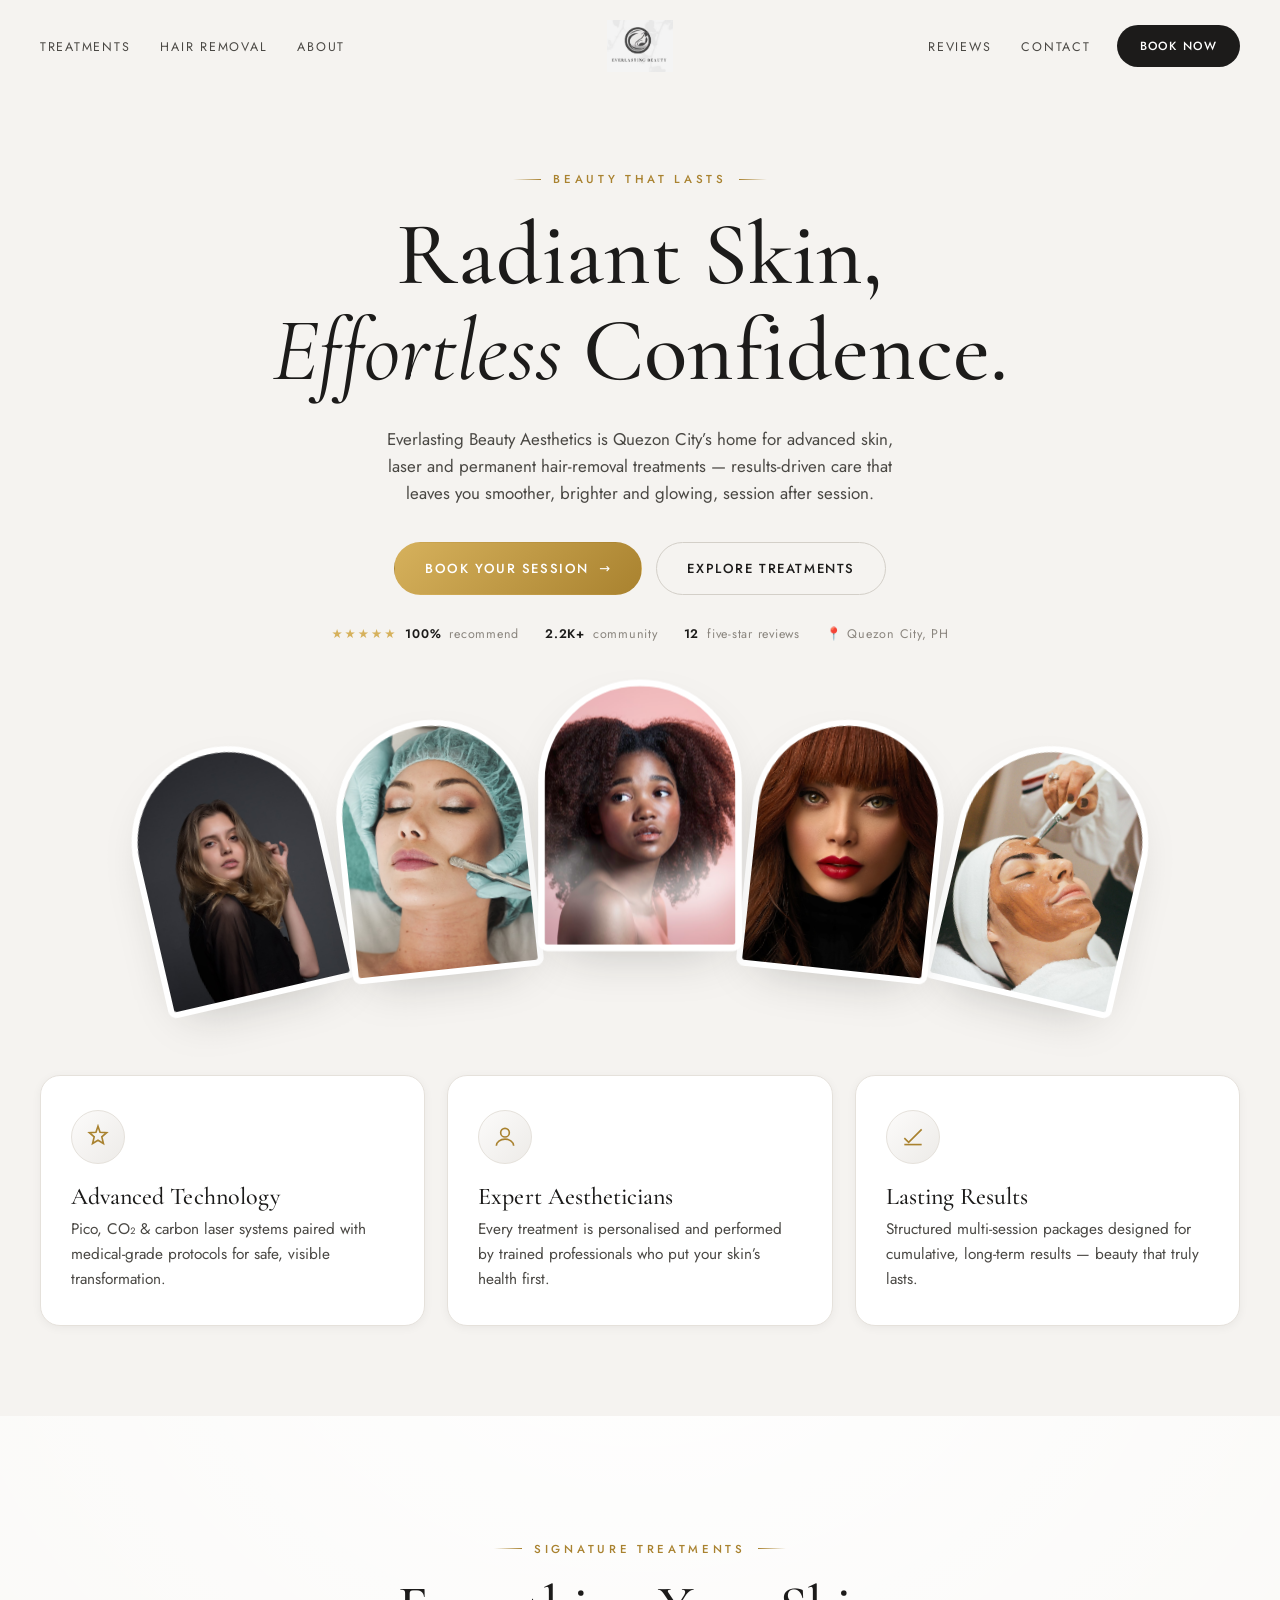
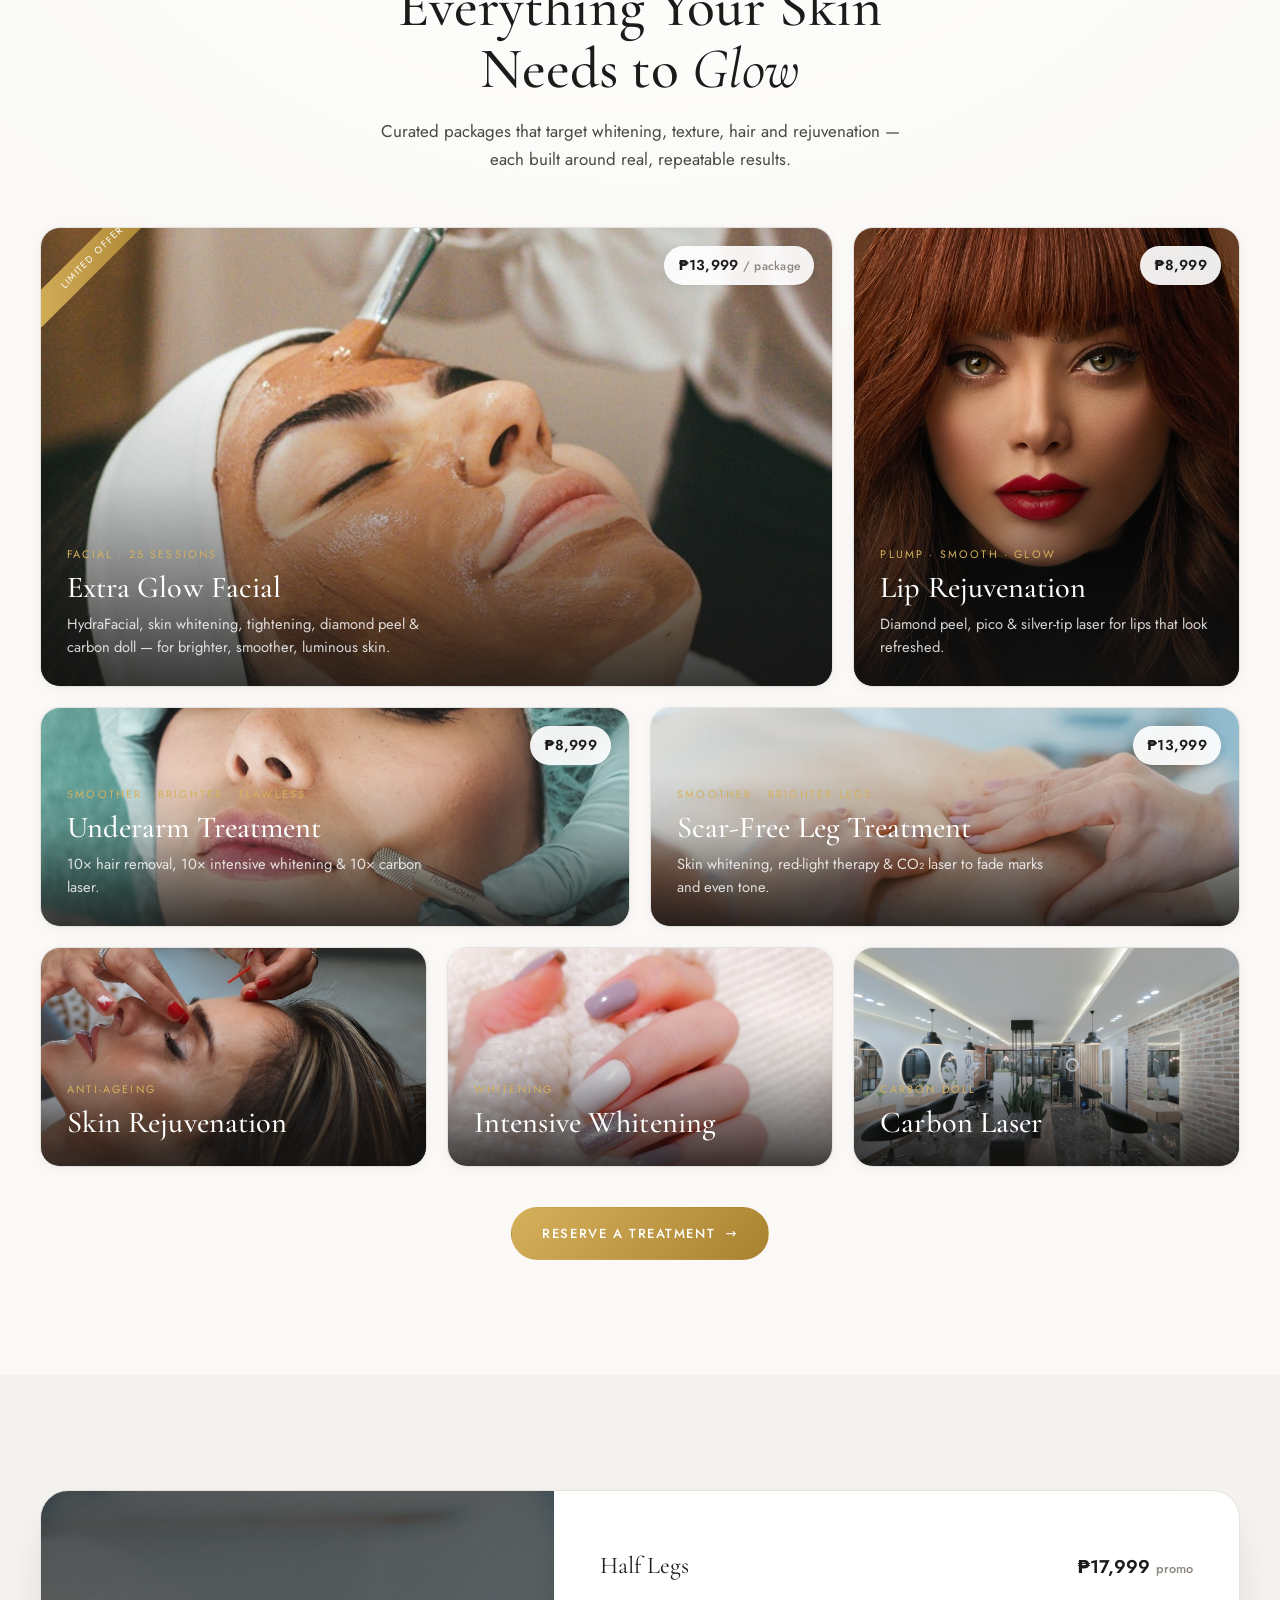
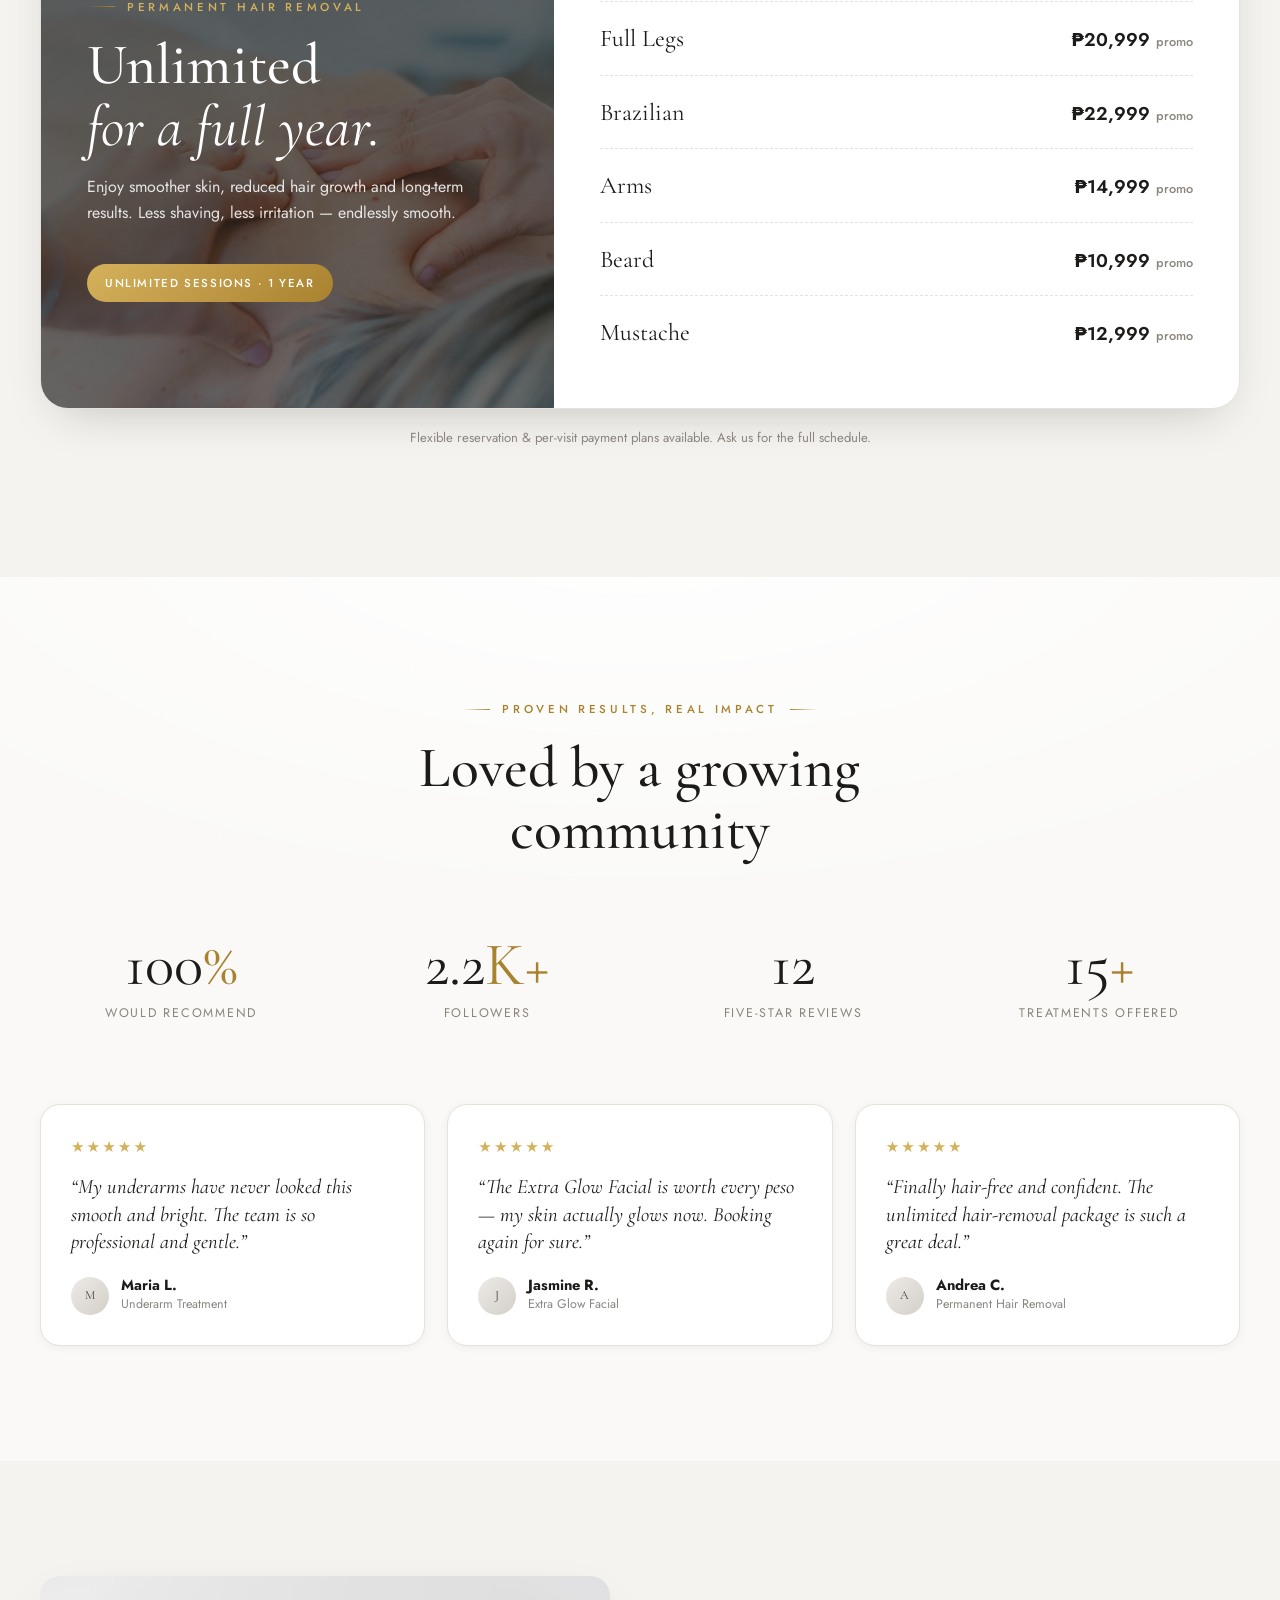
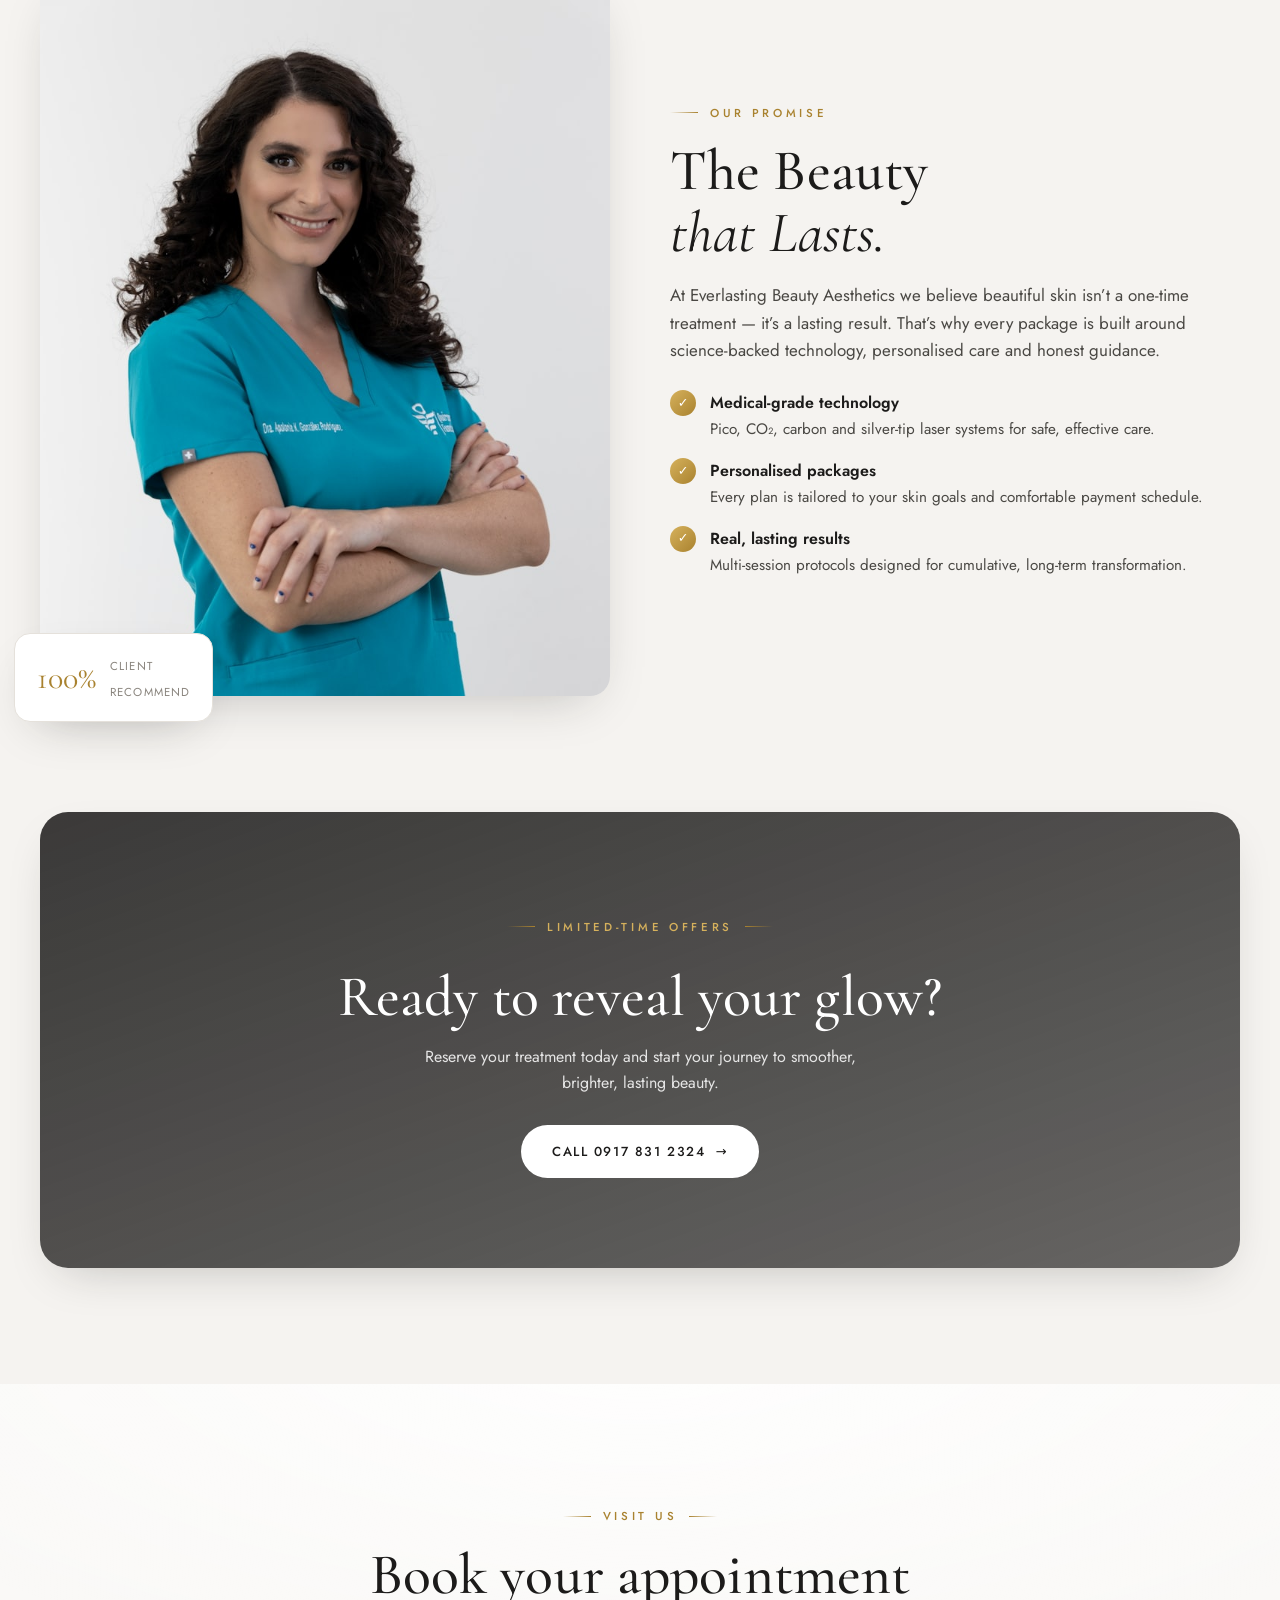
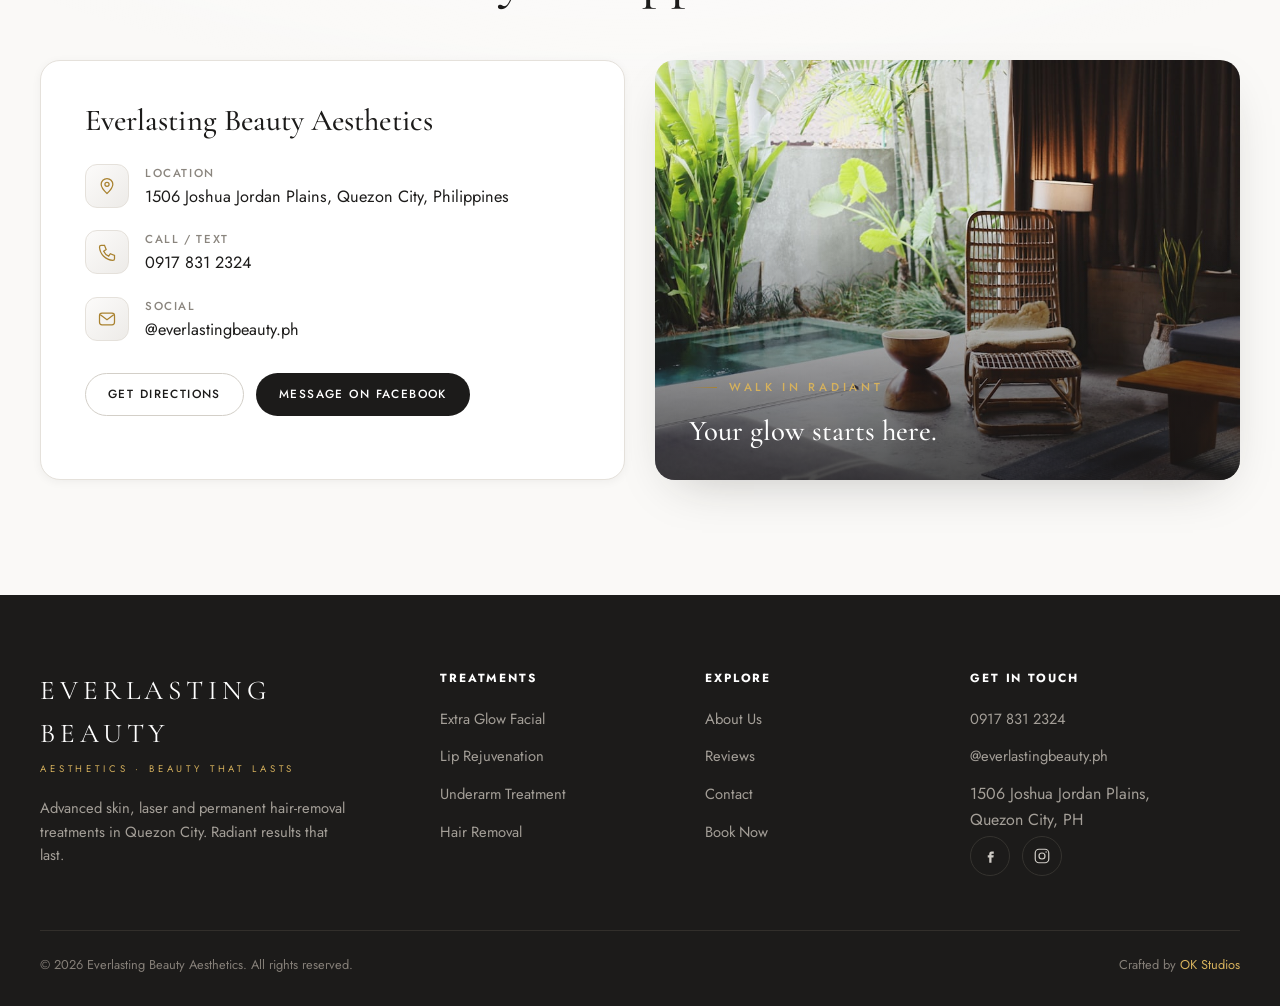
==== index.html @ 3c95c5c5 "Everlasting Beauty Aesthetics website Co-Authored-By: Craft Agent <agents-noreply@craft.do>" ====
<!DOCTYPE html>
<html lang="en">
<head>
<meta charset="UTF-8" />
<meta name="viewport" content="width=device-width, initial-scale=1.0" />
<title>Everlasting Beauty Aesthetics — Beauty That Lasts | Quezon City</title>
<meta name="description" content="Everlasting Beauty Aesthetics in Quezon City — advanced skin, laser & permanent hair removal treatments. Radiant, effortless, lasting results. Book your session today." />
<meta property="og:title" content="Everlasting Beauty Aesthetics — Beauty That Lasts" />
<meta property="og:description" content="Advanced aesthetic treatments in Quezon City. Whitening, laser, facials & permanent hair removal." />
<meta property="og:type" content="website" />
<link rel="icon" href="assets/img/logo.png" />
<link rel="preconnect" href="https://fonts.googleapis.com" />
<link rel="preconnect" href="https://fonts.gstatic.com" crossorigin />
<link href="https://fonts.googleapis.com/css2?family=Cormorant+Garamond:ital,wght@0,400;0,500;0,600;1,400;1,500&family=Jost:wght@300;400;500;600&display=swap" rel="stylesheet" />
<link rel="stylesheet" href="assets/css/styles.css" />
</head>
<body>

<!-- ================= HEADER ================= -->
<header class="site-header" id="header">
  <div class="wrap nav">
    <ul class="nav-links">
      <li><a href="#treatments">Treatments</a></li>
      <li><a href="#pricing">Hair Removal</a></li>
      <li><a href="#about">About</a></li>
    </ul>
    <a class="brand" href="#top" aria-label="Everlasting Beauty Aesthetics">
      <img src="assets/img/logo.png" alt="Everlasting Beauty Aesthetics" />
    </a>
    <div class="nav-right">
      <ul class="nav-links right">
        <li><a href="#results">Reviews</a></li>
        <li><a href="#contact">Contact</a></li>
      </ul>
      <a href="tel:+639178312324" class="btn sm nav-cta">Book Now</a>
      <button class="icon-btn nav-toggle" id="navToggle" aria-label="Open menu">
        <svg viewBox="0 0 24 24" width="22" height="22" fill="none" stroke="currentColor" stroke-width="1.6"><path d="M4 7h16M4 12h16M4 17h16"/></svg>
      </button>
    </div>
  </div>
</header>

<!-- Mobile menu -->
<div class="mobile-menu" id="mobileMenu">
  <div class="mm-top">
    <img src="assets/img/logo.png" alt="" style="height:44px" />
    <button class="icon-btn" id="navClose" aria-label="Close menu">
      <svg viewBox="0 0 24 24" width="22" height="22" fill="none" stroke="currentColor" stroke-width="1.6"><path d="M6 6l12 12M18 6L6 18"/></svg>
    </button>
  </div>
  <ul>
    <li><a href="#treatments">Treatments</a></li>
    <li><a href="#pricing">Hair Removal</a></li>
    <li><a href="#results">Reviews</a></li>
    <li><a href="#about">About</a></li>
    <li><a href="#contact">Contact</a></li>
  </ul>
  <a href="tel:+639178312324" class="btn gold" style="justify-content:center">Book Now · 0917 831 2324</a>
</div>

<span id="top"></span>

<!-- ================= HERO ================= -->
<section class="hero">
  <div class="wrap">
    <p class="eyebrow center reveal">Beauty That Lasts</p>
    <h1 class="reveal d1">Radiant Skin,<br /><span class="serif-italic">Effortless</span> Confidence.</h1>
    <p class="lead reveal d2">
      Everlasting Beauty Aesthetics is Quezon City’s home for advanced skin, laser
      and permanent hair-removal treatments — results-driven care that leaves you
      smoother, brighter and glowing, session after session.
    </p>
    <div class="hero-cta reveal d3">
      <a href="tel:+639178312324" class="btn gold">Book Your Session <span class="arrow">→</span></a>
      <a href="#treatments" class="btn ghost">Explore Treatments</a>
    </div>
    <div class="hero-trust reveal d4">
      <span><span class="stars">★★★★★</span> <b>100%</b> recommend</span>
      <span><b>2.2K+</b> community</span>
      <span><b>12</b> five-star reviews</span>
      <span>📍 Quezon City, PH</span>
    </div>

    <div class="fan reveal d2" aria-hidden="true">
      <figure><img src="assets/img/hair.jpg" alt="Editorial beauty portrait" /></figure>
      <figure><img src="assets/img/facial-clinical.jpg" alt="Facial treatment in progress" /></figure>
      <figure><img src="assets/img/radiant.jpg" alt="Radiant glowing skin" /></figure>
      <figure><img src="assets/img/lips.jpg" alt="Lip rejuvenation result" /></figure>
      <figure><img src="assets/img/facial-glow.jpg" alt="Glow facial treatment" /></figure>
    </div>
  </div>
</section>

<!-- ================= FEATURES ================= -->
<section class="features">
  <div class="wrap">
    <div class="feature-grid">
      <div class="feature-card reveal">
        <div class="feature-ic">
          <svg viewBox="0 0 24 24" fill="none" stroke="currentColor" stroke-width="1.5"><path d="M12 2l1.9 5.6L20 8l-4.5 3.8L17 18l-5-3-5 3 1.5-6.2L4 8l6.1-.4z"/></svg>
        </div>
        <h3>Advanced Technology</h3>
        <p>Pico, CO₂ &amp; carbon laser systems paired with medical-grade protocols for safe, visible transformation.</p>
      </div>
      <div class="feature-card reveal d1">
        <div class="feature-ic">
          <svg viewBox="0 0 24 24" fill="none" stroke="currentColor" stroke-width="1.5"><path d="M12 12a4 4 0 100-8 4 4 0 000 8z"/><path d="M4 20c0-3.3 3.6-6 8-6s8 2.7 8 6"/></svg>
        </div>
        <h3>Expert Aestheticians</h3>
        <p>Every treatment is personalised and performed by trained professionals who put your skin’s health first.</p>
      </div>
      <div class="feature-card reveal d2">
        <div class="feature-ic">
          <svg viewBox="0 0 24 24" fill="none" stroke="currentColor" stroke-width="1.5"><path d="M4 13l4 4L20 5"/><path d="M4 19h16"/></svg>
        </div>
        <h3>Lasting Results</h3>
        <p>Structured multi-session packages designed for cumulative, long-term results — beauty that truly lasts.</p>
      </div>
    </div>
  </div>
</section>

<!-- ================= TREATMENTS ================= -->
<section class="pad tint" id="treatments">
  <div class="wrap">
    <div class="section-head">
      <p class="eyebrow center reveal">Signature Treatments</p>
      <h2 class="display reveal d1">Everything Your Skin<br />Needs to <span class="serif-italic">Glow</span></h2>
      <p class="lead reveal d2">Curated packages that target whitening, texture, hair and rejuvenation — each built around real, repeatable results.</p>
    </div>

    <div class="treat-grid">
      <!-- Wide feature -->
      <article class="tcard wide reveal">
        <span class="ribbon">Limited Offer</span>
        <img src="assets/img/facial-glow.jpg" alt="Extra Glow Facial" />
        <div class="price">₱13,999 <small>/ package</small></div>
        <div class="tcard-body">
          <p class="kicker">Facial · 25 Sessions</p>
          <h3>Extra Glow Facial</h3>
          <p>HydraFacial, skin whitening, tightening, diamond peel &amp; carbon doll — for brighter, smoother, luminous skin.</p>
        </div>
      </article>

      <!-- Tall -->
      <article class="tcard tall reveal d1">
        <img src="assets/img/lips.jpg" alt="Lip Rejuvenation" />
        <div class="price">₱8,999</div>
        <div class="tcard-body">
          <p class="kicker">Plump · Smooth · Glow</p>
          <h3>Lip Rejuvenation</h3>
          <p>Diamond peel, pico &amp; silver-tip laser for lips that look refreshed.</p>
        </div>
      </article>

      <!-- Reg -->
      <article class="tcard reg reveal">
        <img src="assets/img/facial-clinical.jpg" alt="Underarm Treatment" />
        <div class="price">₱8,999</div>
        <div class="tcard-body">
          <p class="kicker">Smoother · Brighter · Flawless</p>
          <h3>Underarm Treatment</h3>
          <p>10× hair removal, 10× intensive whitening &amp; 10× carbon laser.</p>
        </div>
      </article>

      <!-- Reg -->
      <article class="tcard reg reveal d1">
        <img src="assets/img/smoothskin.jpg" alt="Scar-Free Leg Treatment" />
        <div class="price">₱13,999</div>
        <div class="tcard-body">
          <p class="kicker">Smoother · Brighter Legs</p>
          <h3>Scar-Free Leg Treatment</h3>
          <p>Skin whitening, red-light therapy &amp; CO₂ laser to fade marks and even tone.</p>
        </div>
      </article>

      <!-- Sq -->
      <article class="tcard sq reveal">
        <img src="assets/img/inject.jpg" alt="Skin Rejuvenation" />
        <div class="tcard-body">
          <p class="kicker">Anti-Ageing</p>
          <h3>Skin Rejuvenation</h3>
        </div>
      </article>

      <!-- Sq -->
      <article class="tcard sq reveal d1">
        <img src="assets/img/nails.jpg" alt="Whitening & Glow" />
        <div class="tcard-body">
          <p class="kicker">Whitening</p>
          <h3>Intensive Whitening</h3>
        </div>
      </article>

      <!-- Sq -->
      <article class="tcard sq reveal d2">
        <img src="assets/img/interior.jpg" alt="Carbon Laser" />
        <div class="tcard-body">
          <p class="kicker">Carbon Doll</p>
          <h3>Carbon Laser</h3>
        </div>
      </article>
    </div>

    <div style="text-align:center; margin-top:40px;" class="reveal">
      <a href="tel:+639178312324" class="btn gold">Reserve a Treatment <span class="arrow">→</span></a>
    </div>
  </div>
</section>

<!-- ================= HAIR REMOVAL PRICING ================= -->
<section class="pad" id="pricing">
  <div class="wrap">
    <div class="pricing-panel reveal">
      <div class="pricing-aside">
        <p class="eyebrow">Permanent Hair Removal</p>
        <h2 class="display">Unlimited<br /><span class="serif-italic">for a full year.</span></h2>
        <p>Enjoy smoother skin, reduced hair growth and long-term results. Less shaving, less irritation — endlessly smooth.</p>
        <span class="badge-unlimited">Unlimited sessions · 1 year</span>
      </div>
      <div class="pricing-list">
        <div class="price-row">
          <span class="pname">Half Legs</span>
          <span class="amt">₱17,999 <small>promo</small></span>
        </div>
        <div class="price-row">
          <span class="pname">Full Legs</span>
          <span class="amt">₱20,999 <small>promo</small></span>
        </div>
        <div class="price-row">
          <span class="pname">Brazilian</span>
          <span class="amt">₱22,999 <small>promo</small></span>
        </div>
        <div class="price-row">
          <span class="pname">Arms</span>
          <span class="amt">₱14,999 <small>promo</small></span>
        </div>
        <div class="price-row">
          <span class="pname">Beard</span>
          <span class="amt">₱10,999 <small>promo</small></span>
        </div>
        <div class="price-row">
          <span class="pname">Mustache</span>
          <span class="amt">₱12,999 <small>promo</small></span>
        </div>
      </div>
    </div>
    <p style="text-align:center; color:var(--muted); font-size:.82rem; margin-top:18px;" class="reveal">
      Flexible reservation &amp; per-visit payment plans available. Ask us for the full schedule.
    </p>
  </div>
</section>

<!-- ================= RESULTS ================= -->
<section class="pad tint results" id="results">
  <div class="wrap">
    <div class="section-head">
      <p class="eyebrow center reveal">Proven Results, Real Impact</p>
      <h2 class="display reveal d1">Loved by a growing<br />community</h2>
    </div>

    <div class="stat-grid">
      <div class="stat reveal"><div class="num">100<span class="u">%</span></div><div class="lbl">Would Recommend</div></div>
      <div class="stat reveal d1"><div class="num">2.2<span class="u">K+</span></div><div class="lbl">Followers</div></div>
      <div class="stat reveal d2"><div class="num">12</div><div class="lbl">Five-Star Reviews</div></div>
      <div class="stat reveal d3"><div class="num">15<span class="u">+</span></div><div class="lbl">Treatments Offered</div></div>
    </div>

    <div class="testi-grid">
      <div class="testi reveal">
        <span class="stars">★★★★★</span>
        <blockquote>“My underarms have never looked this smooth and bright. The team is so professional and gentle.”</blockquote>
        <div class="who"><span class="dot">M</span><div><b>Maria L.</b><span>Underarm Treatment</span></div></div>
      </div>
      <div class="testi reveal d1">
        <span class="stars">★★★★★</span>
        <blockquote>“The Extra Glow Facial is worth every peso — my skin actually glows now. Booking again for sure.”</blockquote>
        <div class="who"><span class="dot">J</span><div><b>Jasmine R.</b><span>Extra Glow Facial</span></div></div>
      </div>
      <div class="testi reveal d2">
        <span class="stars">★★★★★</span>
        <blockquote>“Finally hair-free and confident. The unlimited hair-removal package is such a great deal.”</blockquote>
        <div class="who"><span class="dot">A</span><div><b>Andrea C.</b><span>Permanent Hair Removal</span></div></div>
      </div>
    </div>
  </div>
</section>

<!-- ================= ABOUT ================= -->
<section class="pad" id="about">
  <div class="wrap about-grid">
    <div class="about-media reveal">
      <img src="assets/img/team.jpg" alt="Everlasting Beauty aesthetician" />
      <div class="float">
        <div class="rec">100%</div>
        <div><small>Client<br/>Recommend</small></div>
      </div>
    </div>
    <div class="reveal d1">
      <p class="eyebrow">Our Promise</p>
      <h2 class="display">The Beauty<br /><span class="serif-italic">that Lasts.</span></h2>
      <p class="lead" style="margin-top:18px;">
        At Everlasting Beauty Aesthetics we believe beautiful skin isn’t a one-time
        treatment — it’s a lasting result. That’s why every package is built around
        science-backed technology, personalised care and honest guidance.
      </p>
      <ul class="values">
        <li><span class="tick">✓</span><div><b>Medical-grade technology</b><p>Pico, CO₂, carbon and silver-tip laser systems for safe, effective care.</p></div></li>
        <li><span class="tick">✓</span><div><b>Personalised packages</b><p>Every plan is tailored to your skin goals and comfortable payment schedule.</p></div></li>
        <li><span class="tick">✓</span><div><b>Real, lasting results</b><p>Multi-session protocols designed for cumulative, long-term transformation.</p></div></li>
      </ul>
    </div>
  </div>
</section>

<!-- ================= CTA BANNER ================= -->
<section class="pad-b">
  <div class="wrap">
    <div class="cta-banner reveal">
      <p class="eyebrow center">Limited-Time Offers</p>
      <h2 class="display">Ready to reveal your glow?</h2>
      <p>Reserve your treatment today and start your journey to smoother, brighter, lasting beauty.</p>
      <a href="tel:+639178312324" class="btn light">Call 0917 831 2324 <span class="arrow">→</span></a>
    </div>
  </div>
</section>

<!-- ================= CONTACT ================= -->
<section class="pad tint" id="contact">
  <div class="wrap">
    <div class="section-head">
      <p class="eyebrow center reveal">Visit Us</p>
      <h2 class="display reveal d1">Book your appointment</h2>
    </div>
    <div class="contact-grid">
      <div class="contact-card reveal">
        <h3 style="font-size:1.9rem;">Everlasting Beauty Aesthetics</h3>
        <ul class="contact-list">
          <li>
            <span class="ic"><svg viewBox="0 0 24 24" fill="none" stroke="currentColor" stroke-width="1.5"><path d="M12 21s-7-6.3-7-11a7 7 0 1114 0c0 4.7-7 11-7 11z"/><circle cx="12" cy="10" r="2.5"/></svg></span>
            <div><b>Location</b><span>1506 Joshua Jordan Plains, Quezon City, Philippines</span></div>
          </li>
          <li>
            <span class="ic"><svg viewBox="0 0 24 24" fill="none" stroke="currentColor" stroke-width="1.5"><path d="M5 4h4l2 5-3 2a12 12 0 006 6l2-3 5 2v4a2 2 0 01-2 2A17 17 0 013 6a2 2 0 012-2z"/></svg></span>
            <div><b>Call / Text</b><a href="tel:+639178312324">0917 831 2324</a></div>
          </li>
          <li>
            <span class="ic"><svg viewBox="0 0 24 24" fill="none" stroke="currentColor" stroke-width="1.5"><rect x="3" y="5" width="18" height="14" rx="3"/><path d="M4 7l8 6 8-6"/></svg></span>
            <div><b>Social</b><a href="https://www.instagram.com/everlastingbeauty.ph" target="_blank" rel="noopener">@everlastingbeauty.ph</a></div>
          </li>
        </ul>
        <div class="contact-actions">
          <a href="https://www.google.com/maps/search/?api=1&query=1506+Joshua+Jordan+Plains+Quezon+City" target="_blank" rel="noopener" class="btn ghost sm">Get Directions</a>
          <a href="https://www.facebook.com/profile.php?id=61553950053744" target="_blank" rel="noopener" class="btn sm">Message on Facebook</a>
        </div>
      </div>
      <div class="contact-media reveal d1">
        <div class="overlay">
          <div>
            <p class="eyebrow">Walk in radiant</p>
            <h3>Your glow starts here.</h3>
          </div>
        </div>
      </div>
    </div>
  </div>
</section>

<!-- ================= FOOTER ================= -->
<footer class="site-footer">
  <div class="wrap footer-grid">
    <div class="footer-brand">
      <div class="wordmark">Everlasting Beauty<small>Aesthetics · Beauty That Lasts</small></div>
      <p>Advanced skin, laser and permanent hair-removal treatments in Quezon City. Radiant results that last.</p>
    </div>
    <div class="footer-col">
      <h4>Treatments</h4>
      <ul>
        <li><a href="#treatments">Extra Glow Facial</a></li>
        <li><a href="#treatments">Lip Rejuvenation</a></li>
        <li><a href="#treatments">Underarm Treatment</a></li>
        <li><a href="#pricing">Hair Removal</a></li>
      </ul>
    </div>
    <div class="footer-col">
      <h4>Explore</h4>
      <ul>
        <li><a href="#about">About Us</a></li>
        <li><a href="#results">Reviews</a></li>
        <li><a href="#contact">Contact</a></li>
        <li><a href="tel:+639178312324">Book Now</a></li>
      </ul>
    </div>
    <div class="footer-col">
      <h4>Get in touch</h4>
      <ul>
        <li><a href="tel:+639178312324">0917 831 2324</a></li>
        <li><a href="https://www.instagram.com/everlastingbeauty.ph" target="_blank" rel="noopener">@everlastingbeauty.ph</a></li>
        <li><span style="color:#a49f98;">1506 Joshua Jordan Plains,<br/>Quezon City, PH</span></li>
      </ul>
      <div class="socials">
        <a href="https://www.facebook.com/profile.php?id=61553950053744" target="_blank" rel="noopener" aria-label="Facebook"><svg viewBox="0 0 24 24" fill="currentColor"><path d="M14 9h3V6h-3c-2 0-3 1.3-3 3.2V11H9v3h2v7h3v-7h2.5l.5-3H14V9.3c0-.2.2-.3.5-.3z"/></svg></a>
        <a href="https://www.instagram.com/everlastingbeauty.ph" target="_blank" rel="noopener" aria-label="Instagram"><svg viewBox="0 0 24 24" fill="none" stroke="currentColor" stroke-width="1.6"><rect x="3" y="3" width="18" height="18" rx="5"/><circle cx="12" cy="12" r="4"/><circle cx="17.5" cy="6.5" r="1" fill="currentColor" stroke="none"/></svg></a>
      </div>
    </div>
  </div>
  <div class="wrap footer-bottom">
    <span>© 2026 Everlasting Beauty Aesthetics. All rights reserved.</span>
    <span>Crafted by <a href="https://okstudios.dev" target="_blank" rel="noopener">OK Studios</a></span>
  </div>
</footer>

<script src="assets/js/main.js"></script>
</body>
</html>
---- assets/css/styles.css ----
/* ==========================================================================
   Everlasting Beauty Aesthetics — Site styles
   Palette: warm greige + silver gradients + charcoal ink + gold accent
   Type:    Cormorant Garamond (display serif) · Jost (sans / labels)
   ========================================================================== */

:root {
  --bg:        #F5F3F0;
  --bg-2:      #FAF9F7;
  --surface:   #FFFFFF;
  --ink:       #1C1B1A;
  --ink-2:     #4A4844;
  --muted:     #8A857E;
  --line:      #E5E1DB;
  --silver-1:  #EDEBE8;
  --silver-2:  #D3CFC8;
  --silver-hi: #FCFBFA;
  --gold:      #A9822F;
  --gold-hi:   #D6B15C;
  --gold-soft: #EAD9AF;

  --serif: "Cormorant Garamond", Georgia, "Times New Roman", serif;
  --sans:  "Jost", "Inter", ui-sans-serif, system-ui, -apple-system, sans-serif;

  --maxw: 1200px;
  --radius: 20px;
  --radius-sm: 12px;
  --shadow-sm: 0 2px 10px rgba(28,27,26,.05);
  --shadow-md: 0 18px 50px -22px rgba(28,27,26,.28);
  --shadow-lg: 0 40px 90px -40px rgba(28,27,26,.42);
  --ease: cubic-bezier(.22,.61,.36,1);
}

* { box-sizing: border-box; }
html { scroll-behavior: smooth; }
body {
  margin: 0;
  font-family: var(--sans);
  color: var(--ink);
  background: var(--bg);
  -webkit-font-smoothing: antialiased;
  text-rendering: optimizeLegibility;
  line-height: 1.6;
  overflow-x: hidden;
}
img { max-width: 100%; display: block; }
a { color: inherit; text-decoration: none; }

.wrap { width: min(100% - 40px, var(--maxw)); margin-inline: auto; }
section { position: relative; }

/* ---------- Type helpers ---------- */
.eyebrow {
  font-family: var(--sans);
  font-weight: 500;
  font-size: .72rem;
  letter-spacing: .32em;
  text-transform: uppercase;
  color: var(--gold);
  margin: 0 0 18px;
  display: inline-flex;
  align-items: center;
  gap: 12px;
}
.eyebrow::before {
  content: "";
  width: 28px; height: 1px;
  background: linear-gradient(90deg, transparent, var(--gold));
}
.eyebrow.center::after {
  content: "";
  width: 28px; height: 1px;
  background: linear-gradient(90deg, var(--gold), transparent);
}
h1, h2, h3 { font-family: var(--serif); font-weight: 500; color: var(--ink); margin: 0; line-height: 1.08; letter-spacing: .002em; }
h2.display { font-size: clamp(2.1rem, 4.6vw, 3.6rem); }
.serif-italic { font-style: italic; font-weight: 400; }
.lead { color: var(--ink-2); font-size: 1.06rem; max-width: 52ch; }
.section-head { text-align: center; max-width: 640px; margin: 0 auto 54px; }
.section-head .lead { margin: 18px auto 0; }

/* ---------- Buttons ---------- */
.btn {
  --_bg: var(--ink);
  --_fg: #fff;
  display: inline-flex; align-items: center; gap: 10px;
  font-family: var(--sans); font-weight: 500; font-size: .82rem;
  letter-spacing: .12em; text-transform: uppercase;
  padding: 15px 30px; border-radius: 100px;
  background: var(--_bg); color: var(--_fg);
  border: 1px solid transparent; cursor: pointer;
  transition: transform .35s var(--ease), box-shadow .35s var(--ease), background .3s, color .3s;
  white-space: nowrap;
}
.btn:hover { transform: translateY(-2px); box-shadow: var(--shadow-md); }
.btn .arrow { transition: transform .35s var(--ease); }
.btn:hover .arrow { transform: translateX(4px); }
.btn.gold { --_bg: linear-gradient(135deg, var(--gold-hi), var(--gold)); --_fg:#fff; }
.btn.ghost {
  --_bg: transparent; --_fg: var(--ink);
  border-color: var(--silver-2);
}
.btn.ghost:hover { background: var(--surface); }
.btn.light { --_bg:#fff; --_fg: var(--ink); }
.btn.sm { padding: 11px 22px; font-size: .74rem; }

/* ---------- Header / Nav ---------- */
.site-header {
  position: sticky; top: 0; z-index: 60;
  transition: background .4s var(--ease), box-shadow .4s var(--ease), padding .4s var(--ease);
  padding: 20px 0;
  background: transparent;
}
.site-header.scrolled {
  background: color-mix(in srgb, var(--bg) 82%, transparent);
  backdrop-filter: blur(14px) saturate(1.2);
  -webkit-backdrop-filter: blur(14px) saturate(1.2);
  box-shadow: 0 1px 0 var(--line);
  padding: 12px 0;
}
.nav { display: grid; grid-template-columns: 1fr auto 1fr; align-items: center; gap: 20px; }
.nav-links { display: flex; align-items: center; gap: 30px; list-style: none; margin: 0; padding: 0; }
.nav-links.right { justify-content: flex-end; }
.nav-links a {
  font-size: .78rem; letter-spacing: .14em; text-transform: uppercase;
  color: var(--ink-2); font-weight: 400; position: relative; padding: 4px 0;
  transition: color .25s;
}
.nav-links a::after {
  content:""; position:absolute; left:0; bottom:-2px; height:1px; width:0;
  background: var(--gold); transition: width .3s var(--ease);
}
.nav-links a:hover { color: var(--ink); }
.nav-links a:hover::after { width: 100%; }
.brand { display: flex; align-items: center; justify-content: center; }
.brand img { height: 52px; width: auto; mix-blend-mode: multiply; }
.site-header.scrolled .brand img { height: 40px; }
.brand img { transition: height .4s var(--ease); }
.nav-right { display: flex; align-items: center; justify-content: flex-end; gap: 26px; }
.site-header .nav-toggle { display: none; }

/* ---------- Hero ---------- */
.hero { padding: clamp(30px, 6vw, 70px) 0 90px; text-align: center; }
.hero h1 { font-size: clamp(2.7rem, 7vw, 5.6rem); }
.hero .lead { margin: 26px auto 34px; text-align: center; }
.hero-cta { display: flex; gap: 14px; justify-content: center; flex-wrap: wrap; }
.hero-trust {
  margin-top: 30px; display: flex; gap: 26px; justify-content: center; flex-wrap: wrap;
  font-size: .78rem; letter-spacing: .06em; color: var(--muted);
}
.hero-trust b { color: var(--ink); font-weight: 600; }
.hero-trust span { display: inline-flex; align-items: center; gap: 8px; }
.stars { color: var(--gold-hi); letter-spacing: 2px; }

/* Fanned gallery */
.fan {
  margin-top: 64px;
  display: flex; justify-content: center; align-items: flex-end;
  gap: clamp(-40px, -2vw, 0px);
  perspective: 1600px;
}
.fan figure {
  margin: 0; width: clamp(150px, 15vw, 210px); aspect-ratio: 3/4;
  border-radius: 200px 200px 18px 18px;
  overflow: hidden; box-shadow: var(--shadow-md);
  border: 6px solid #fff;
  transition: transform .55s var(--ease), box-shadow .55s var(--ease);
  transform-origin: bottom center;
  will-change: transform;
}
.fan figure img { width: 100%; height: 100%; object-fit: cover; }
.fan figure:nth-child(1){ transform: rotate(-13deg) translateY(34px); z-index:1; }
.fan figure:nth-child(2){ transform: rotate(-6deg) translateY(10px); z-index:2; }
.fan figure:nth-child(3){ transform: rotate(0deg) translateY(-14px) scale(1.06); z-index:5; }
.fan figure:nth-child(4){ transform: rotate(6deg) translateY(10px); z-index:2; }
.fan figure:nth-child(5){ transform: rotate(13deg) translateY(34px); z-index:1; }
.fan:hover figure { filter: saturate(.95); }
.fan figure:hover { transform: translateY(-18px) rotate(0deg) scale(1.08); z-index: 6; box-shadow: var(--shadow-lg); }

/* ---------- Features row ---------- */
.features { padding: 20px 0 90px; }
.feature-grid { display: grid; grid-template-columns: repeat(3, 1fr); gap: 22px; }
.feature-card {
  background: var(--surface); border: 1px solid var(--line); border-radius: var(--radius);
  padding: 34px 30px; box-shadow: var(--shadow-sm);
  transition: transform .4s var(--ease), box-shadow .4s var(--ease), border-color .4s;
}
.feature-card:hover { transform: translateY(-6px); box-shadow: var(--shadow-md); border-color: var(--silver-2); }
.feature-ic {
  width: 54px; height: 54px; border-radius: 50%;
  display: grid; place-items: center; margin-bottom: 20px;
  background: linear-gradient(135deg, var(--silver-hi), var(--silver-1));
  border: 1px solid var(--line);
  color: var(--gold);
}
.feature-ic svg { width: 26px; height: 26px; }
.feature-card h3 { font-size: 1.5rem; margin-bottom: 8px; }
.feature-card p { margin: 0; color: var(--ink-2); font-size: .96rem; }

/* ---------- Section shells ---------- */
.pad { padding: clamp(64px, 9vw, 118px) 0; }
.pad-b { padding-bottom: clamp(64px, 9vw, 118px); }
.tint { background:
  radial-gradient(120% 80% at 50% -10%, #fff 0%, transparent 60%),
  var(--bg-2);
}

/* ---------- Treatments grid (mixed sizes) ---------- */
.treat-grid {
  display: grid;
  grid-template-columns: repeat(6, 1fr);
  grid-auto-rows: 220px;
  gap: 20px;
}
.tcard {
  position: relative; overflow: hidden; border-radius: var(--radius);
  box-shadow: var(--shadow-sm); border: 1px solid var(--line);
  display: flex; align-items: flex-end;
  isolation: isolate; color: #fff;
}
.tcard img {
  position: absolute; inset: 0; width: 100%; height: 100%; object-fit: cover;
  z-index: -2; transition: transform 1.1s var(--ease);
}
.tcard::after {
  content:""; position:absolute; inset:0; z-index:-1;
  background: linear-gradient(180deg, rgba(20,19,18,0) 30%, rgba(20,19,18,.15) 55%, rgba(20,19,18,.82) 100%);
  transition: opacity .4s;
}
.tcard:hover img { transform: scale(1.07); }
.tcard-body { padding: 26px; width: 100%; }
.tcard .kicker {
  font-size: .68rem; letter-spacing: .2em; text-transform: uppercase;
  color: var(--gold-hi); margin: 0 0 8px;
}
.tcard h3 { color:#fff; font-size: 1.9rem; }
.tcard p { margin: 8px 0 0; color: rgba(255,255,255,.82); font-size: .92rem; max-width: 42ch; }
.tcard .price {
  position: absolute; top: 18px; right: 18px;
  background: color-mix(in srgb, #fff 92%, transparent); color: var(--ink);
  font-weight: 600; font-size: .9rem; letter-spacing: .02em;
  padding: 8px 14px; border-radius: 100px; backdrop-filter: blur(6px);
  box-shadow: var(--shadow-sm);
}
.tcard .price small { color: var(--muted); font-weight: 500; }
/* spans */
.tcard.wide { grid-column: span 4; grid-row: span 2; }
.tcard.tall { grid-column: span 2; grid-row: span 2; }
.tcard.reg  { grid-column: span 3; grid-row: span 1; }
.tcard.sq   { grid-column: span 2; grid-row: span 1; }
.ribbon {
  position: absolute; top: 16px; left: -34px; transform: rotate(-45deg);
  background: linear-gradient(135deg, var(--gold-hi), var(--gold));
  color:#fff; font-size:.6rem; letter-spacing:.16em; text-transform:uppercase;
  padding: 6px 44px; z-index: 2; box-shadow: var(--shadow-sm);
}

/* ---------- Hair removal pricing (silver panel) ---------- */
.pricing-panel {
  border-radius: 28px; overflow: hidden;
  display: grid; grid-template-columns: 1.05fr 1.4fr;
  box-shadow: var(--shadow-md); border: 1px solid var(--line);
  background: var(--surface);
}
.pricing-aside {
  padding: 54px 46px; color: #fff; position: relative; overflow: hidden;
  background:
    linear-gradient(150deg, rgba(28,27,26,.72), rgba(28,27,26,.52)),
    url("../img/smoothskin.jpg") center/cover;
  display: flex; flex-direction: column; justify-content: center;
}
.pricing-aside .eyebrow { color: var(--gold-hi); }
.pricing-aside h2 { color:#fff; }
.pricing-aside p { color: rgba(255,255,255,.85); }
.badge-unlimited {
  align-self: flex-start; margin-top: 22px;
  background: linear-gradient(135deg, var(--gold-hi), var(--gold));
  color:#fff; font-size:.72rem; letter-spacing:.14em; text-transform:uppercase;
  padding: 10px 18px; border-radius: 100px; font-weight: 500;
}
.pricing-list { padding: 40px 46px; display: grid; gap: 2px; align-content: center; }
.price-row {
  display: grid; grid-template-columns: 1fr auto; align-items: baseline;
  padding: 16px 0; border-bottom: 1px dashed var(--line);
  transition: padding-left .3s var(--ease);
}
.price-row:last-child { border-bottom: 0; }
.price-row:hover { padding-left: 8px; }
.price-row .pname { font-family: var(--serif); font-size: 1.5rem; }
.price-row .pname-sub { display:block; font-family: var(--sans); font-size:.72rem; letter-spacing:.08em; color: var(--muted); text-transform: uppercase; }
.price-row .amt { font-weight: 600; font-size: 1.15rem; }
.price-row .amt small { color: var(--muted); font-weight: 500; font-size: .8rem; }

/* ---------- Results / stats ---------- */
.results { text-align: center; }
.stat-grid { display: grid; grid-template-columns: repeat(4, 1fr); gap: 24px; margin-top: 8px; }
.stat { padding: 20px; }
.stat .num { font-family: var(--serif); font-size: clamp(2.6rem, 5vw, 3.8rem); color: var(--ink); line-height: 1; }
.stat .num .u { color: var(--gold); }
.stat .lbl { margin-top: 8px; font-size: .78rem; letter-spacing: .14em; text-transform: uppercase; color: var(--muted); }
.testi-grid { display: grid; grid-template-columns: repeat(3,1fr); gap: 22px; margin-top: 60px; text-align: left; }
.testi {
  background: var(--surface); border: 1px solid var(--line); border-radius: var(--radius);
  padding: 30px; box-shadow: var(--shadow-sm);
}
.testi .stars { font-size: .95rem; margin-bottom: 14px; display:block; }
.testi blockquote { margin: 0 0 20px; font-family: var(--serif); font-style: italic; font-size: 1.28rem; color: var(--ink); line-height: 1.35; }
.testi .who { display: flex; align-items: center; gap: 12px; }
.testi .who .dot { width: 38px; height: 38px; border-radius: 50%; background: linear-gradient(135deg, var(--silver-1), var(--silver-2)); display:grid; place-items:center; font-family: var(--serif); color: var(--ink-2); }
.testi .who b { font-size: .92rem; display: block; line-height: 1.3; }
.testi .who span { font-size: .78rem; color: var(--muted); display: block; }

/* ---------- About ---------- */
.about-grid { display: grid; grid-template-columns: 1fr 1fr; gap: 60px; align-items: center; }
.about-media { position: relative; }
.about-media img { border-radius: var(--radius); box-shadow: var(--shadow-md); width: 100%; }
.about-media .float {
  position: absolute; bottom: -26px; left: -26px;
  background: var(--surface); border: 1px solid var(--line);
  border-radius: 16px; padding: 18px 22px; box-shadow: var(--shadow-md);
  display: flex; align-items: center; gap: 14px;
}
.about-media .float .rec { font-family: var(--serif); font-size: 2rem; color: var(--gold); line-height:1; }
.about-media .float small { font-size:.72rem; letter-spacing:.1em; text-transform:uppercase; color: var(--muted); }
.values { list-style: none; padding: 0; margin: 26px 0 0; display: grid; gap: 16px; }
.values li { display: flex; gap: 14px; align-items: flex-start; }
.values .tick {
  flex: 0 0 auto; width: 26px; height: 26px; border-radius: 50%;
  background: linear-gradient(135deg, var(--gold-hi), var(--gold)); color:#fff;
  display:grid; place-items:center; font-size: .8rem;
}
.values b { font-weight: 600; }
.values p { margin: 2px 0 0; color: var(--ink-2); font-size: .95rem; }

/* ---------- Contact ---------- */
.contact-grid { display: grid; grid-template-columns: 1fr 1fr; gap: 30px; align-items: stretch; }
.contact-card {
  background: var(--surface); border: 1px solid var(--line); border-radius: var(--radius);
  padding: 44px; box-shadow: var(--shadow-sm);
}
.contact-list { list-style: none; padding: 0; margin: 26px 0 30px; display: grid; gap: 20px; }
.contact-list li { display: flex; gap: 16px; align-items: flex-start; }
.contact-list .ic {
  flex: 0 0 auto; width: 44px; height: 44px; border-radius: 12px;
  background: linear-gradient(135deg, var(--silver-hi), var(--silver-1));
  border: 1px solid var(--line); display: grid; place-items: center; color: var(--gold);
}
.contact-list .ic svg { width: 20px; height: 20px; }
.contact-list b { display:block; font-size: .72rem; letter-spacing:.14em; text-transform: uppercase; color: var(--muted); font-weight:500; margin-bottom: 2px; }
.contact-list a, .contact-list span { color: var(--ink); font-size: 1.02rem; }
.contact-actions { display: flex; gap: 12px; flex-wrap: wrap; }
.contact-media {
  border-radius: var(--radius); overflow: hidden; position: relative; min-height: 420px;
  background: url("../img/ambiance.jpg") center/cover; box-shadow: var(--shadow-md);
}
.contact-media .overlay {
  position: absolute; inset: 0; display: flex; align-items: flex-end;
  background: linear-gradient(180deg, transparent 40%, rgba(20,19,18,.7));
  padding: 34px; color: #fff;
}
.contact-media .overlay .eyebrow { color: var(--gold-hi); }
.contact-media .overlay h3 { color:#fff; font-size: 1.8rem; }

/* ---------- CTA banner ---------- */
.cta-banner {
  border-radius: 28px; overflow: hidden; text-align: center; color: #fff;
  padding: clamp(50px, 8vw, 90px) 30px;
  background:
    linear-gradient(160deg, rgba(28,27,26,.86), rgba(28,27,26,.66)),
    url("../img/facial-glow.jpg") center/cover fixed;
  box-shadow: var(--shadow-md);
}
.cta-banner .eyebrow { color: var(--gold-hi); }
.cta-banner h2 { color: #fff; }
.cta-banner p { color: rgba(255,255,255,.85); max-width: 48ch; margin: 16px auto 30px; }

/* ---------- Footer ---------- */
.site-footer { background: var(--ink); color: #cfccc6; padding: 74px 0 30px; margin-top: 0; }
.footer-grid { display: grid; grid-template-columns: 1.6fr 1fr 1fr 1.2fr; gap: 40px; }
.footer-brand .wordmark { font-family: var(--serif); font-size: 1.7rem; letter-spacing: .18em; color: #fff; text-transform: uppercase; }
.footer-brand .wordmark small { display:block; font-family: var(--sans); font-size:.6rem; letter-spacing:.4em; color: var(--gold-hi); margin-top: 6px; }
.footer-brand p { margin: 20px 0 0; color: #a49f98; font-size: .92rem; max-width: 34ch; }
.footer-col h4 { font-family: var(--sans); font-size: .74rem; letter-spacing: .16em; text-transform: uppercase; color: #fff; margin: 0 0 18px; }
.footer-col ul { list-style: none; padding: 0; margin: 0; display: grid; gap: 12px; }
.footer-col a { color: #a49f98; font-size: .92rem; transition: color .25s; }
.footer-col a:hover { color: #fff; }
.socials { display: flex; gap: 12px; margin-top: 4px; }
.socials a { width: 40px; height: 40px; border-radius: 50%; border: 1px solid #35332f; display:grid; place-items:center; color:#cfccc6; transition: all .3s; }
.socials a:hover { background:#fff; color: var(--ink); transform: translateY(-3px); }
.socials svg { width: 18px; height: 18px; }
.footer-bottom {
  margin-top: 54px; padding-top: 24px; border-top: 1px solid #322f2b;
  display: flex; justify-content: space-between; gap: 16px; flex-wrap: wrap;
  font-size: .8rem; color: #857f78;
}
.footer-bottom a { color: var(--gold-hi); }

/* ---------- Reveal animation ---------- */
.reveal { opacity: 0; transform: translateY(26px); transition: opacity .8s var(--ease), transform .8s var(--ease); }
.reveal.in { opacity: 1; transform: none; }
.reveal.d1 { transition-delay: .08s; }
.reveal.d2 { transition-delay: .16s; }
.reveal.d3 { transition-delay: .24s; }
.reveal.d4 { transition-delay: .32s; }

/* ---------- Responsive ---------- */
@media (max-width: 960px) {
  .nav { grid-template-columns: auto 1fr auto; }
  .nav-links { display: none; }
  .brand { justify-content: flex-start; }
  .nav-cta { display: none; }
  .site-header .nav-toggle { display: inline-grid; }
  .feature-grid { grid-template-columns: 1fr; }
  .pricing-panel { grid-template-columns: 1fr; }
  .about-grid { grid-template-columns: 1fr; gap: 40px; }
  .contact-grid { grid-template-columns: 1fr; }
  .testi-grid { grid-template-columns: 1fr; }
  .stat-grid { grid-template-columns: repeat(2,1fr); }
  .footer-grid { grid-template-columns: 1fr 1fr; }
  .treat-grid { grid-auto-rows: 200px; }
  .tcard.wide { grid-column: span 6; grid-row: span 2; }
  .tcard.tall { grid-column: span 6; grid-row: span 2; }
  .tcard.reg, .tcard.sq { grid-column: span 3; grid-row: span 1; }
}
@media (max-width: 620px) {
  .fan { flex-wrap: wrap; gap: 12px; }
  .fan figure { width: 44%; }
  .fan figure:nth-child(n) { transform: none; }
  .fan figure:nth-child(3) { width: 92%; order: -1; }
  .hero-trust { gap: 14px; }
  .treat-grid { grid-template-columns: 1fr; grid-auto-rows: 240px; }
  .tcard.wide, .tcard.tall, .tcard.reg, .tcard.sq { grid-column: span 1; grid-row: span 1; }
  .tcard.wide { grid-row: span 1; }
  .footer-grid { grid-template-columns: 1fr; }
  .stat-grid { grid-template-columns: repeat(2,1fr); }
  .contact-card, .pricing-list, .pricing-aside { padding: 30px 26px; }
}

/* ---------- Mobile menu ---------- */
.mobile-menu {
  position: fixed; inset: 0; z-index: 80; background: var(--bg);
  transform: translateY(-100%); transition: transform .5s var(--ease);
  display: flex; flex-direction: column; padding: 30px;
}
.mobile-menu.open { transform: none; }
.mobile-menu .mm-top { display:flex; justify-content: space-between; align-items:center; }
.mobile-menu ul { list-style:none; padding:0; margin: auto 0; display:grid; gap: 6px; }
.mobile-menu a { font-family: var(--serif); font-size: 2rem; color: var(--ink); }
.icon-btn { background:none; border:1px solid var(--silver-2); border-radius: 12px; width:46px; height:46px; display:grid; place-items:center; cursor:pointer; color: var(--ink); }

@media (prefers-reduced-motion: reduce) {
  * { scroll-behavior: auto !important; }
  .reveal { opacity: 1 !important; transform: none !important; }
}
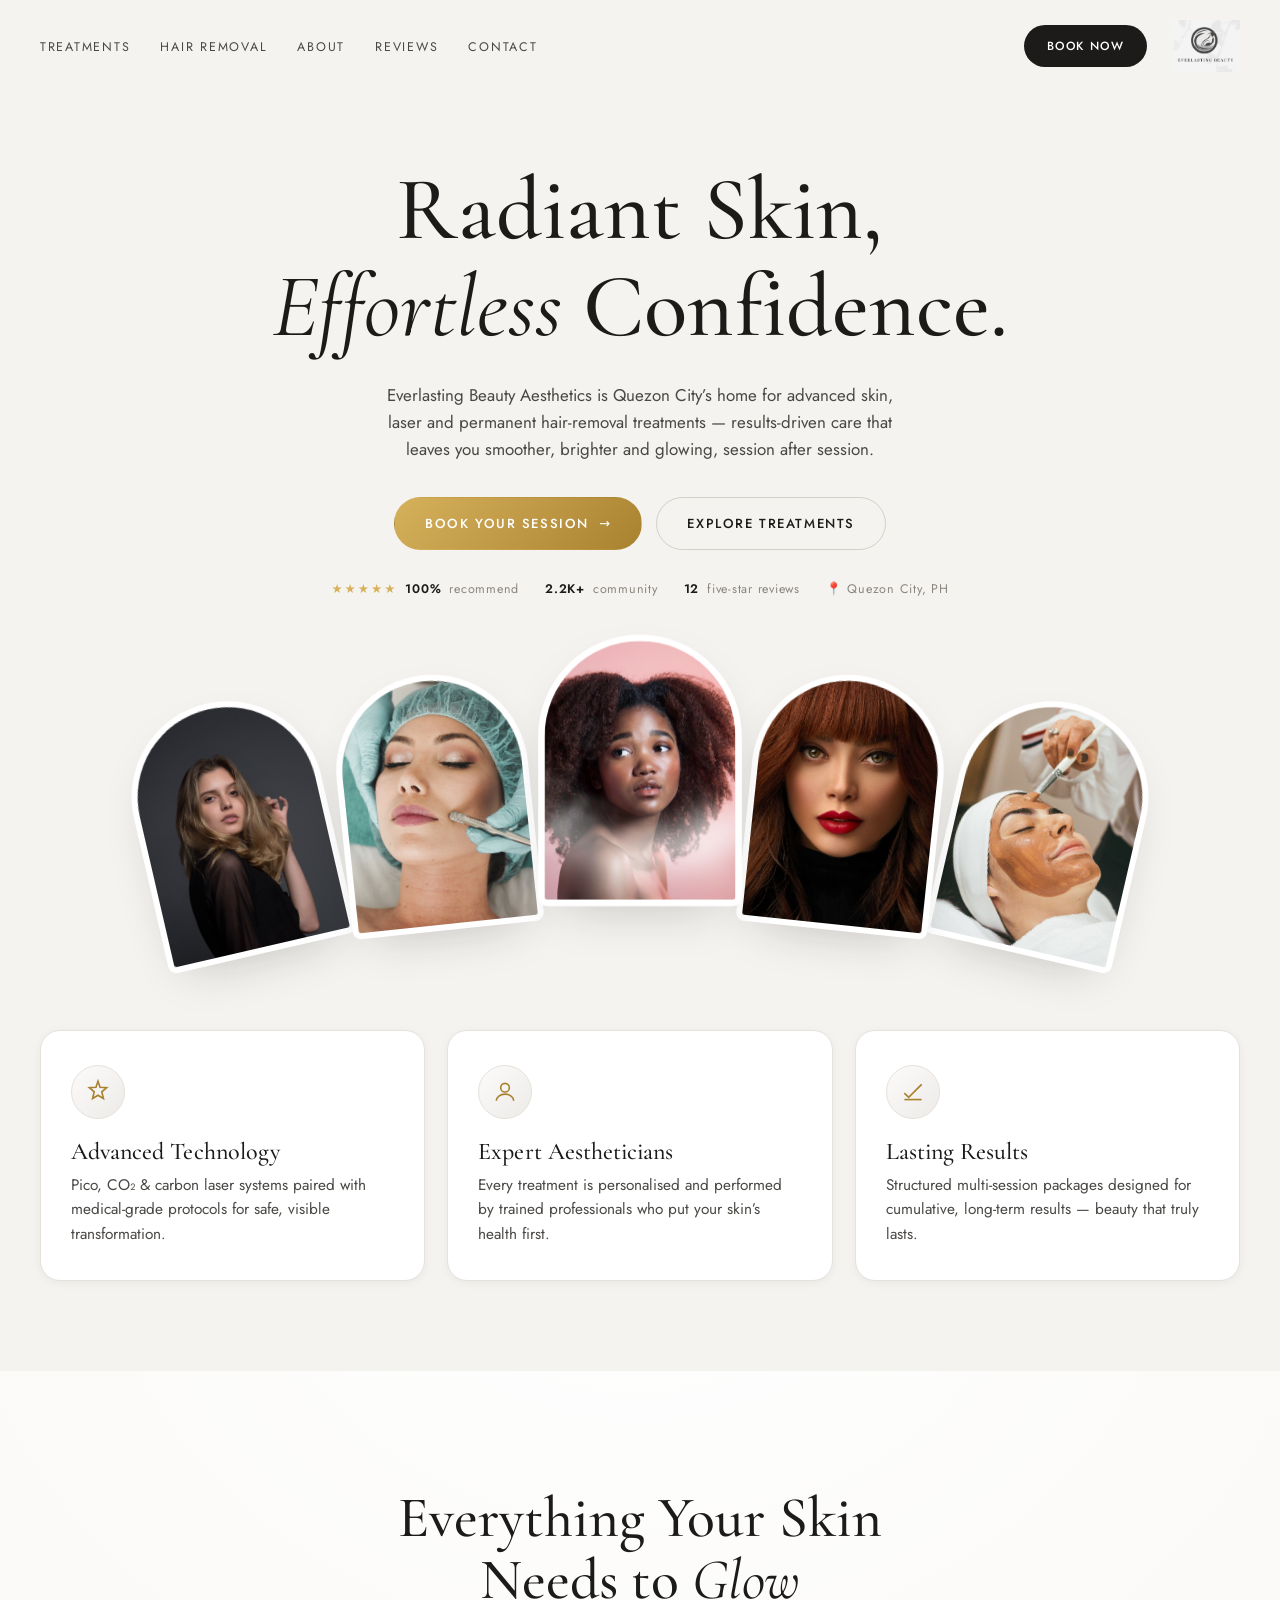
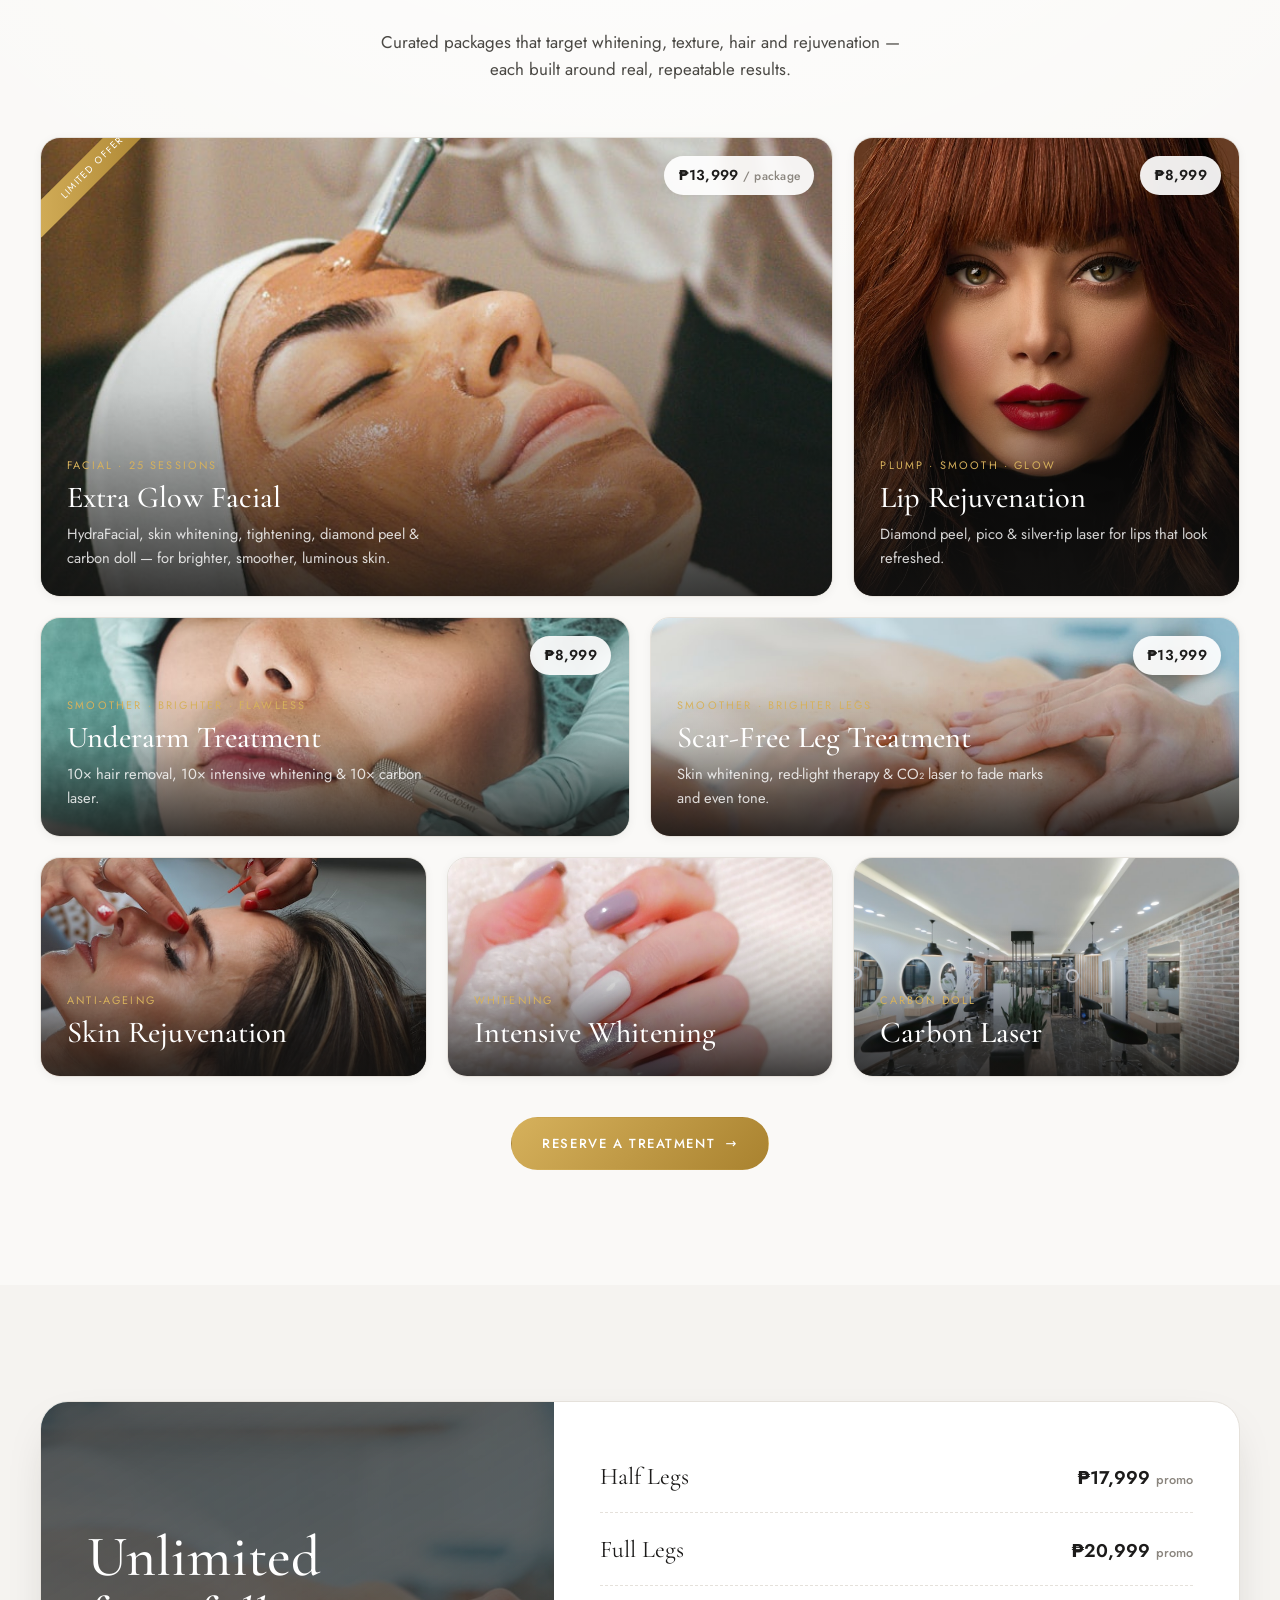
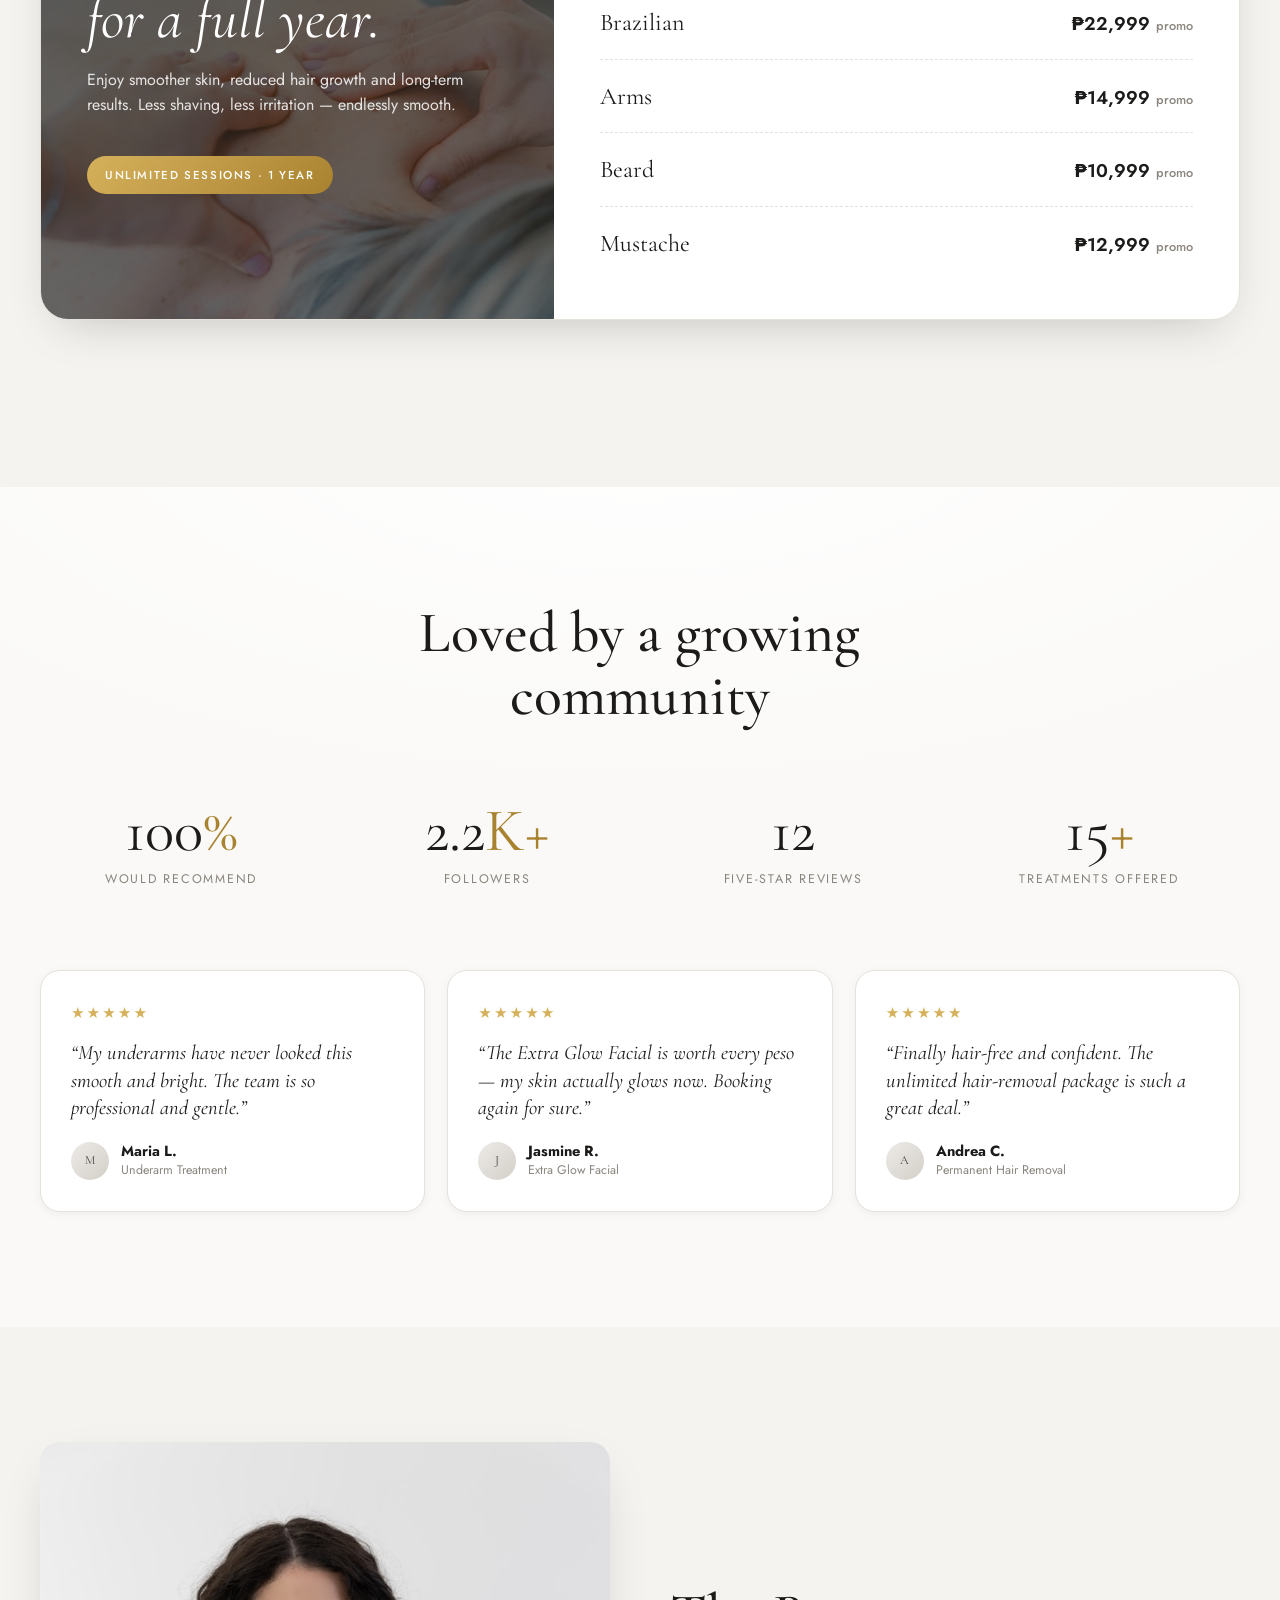
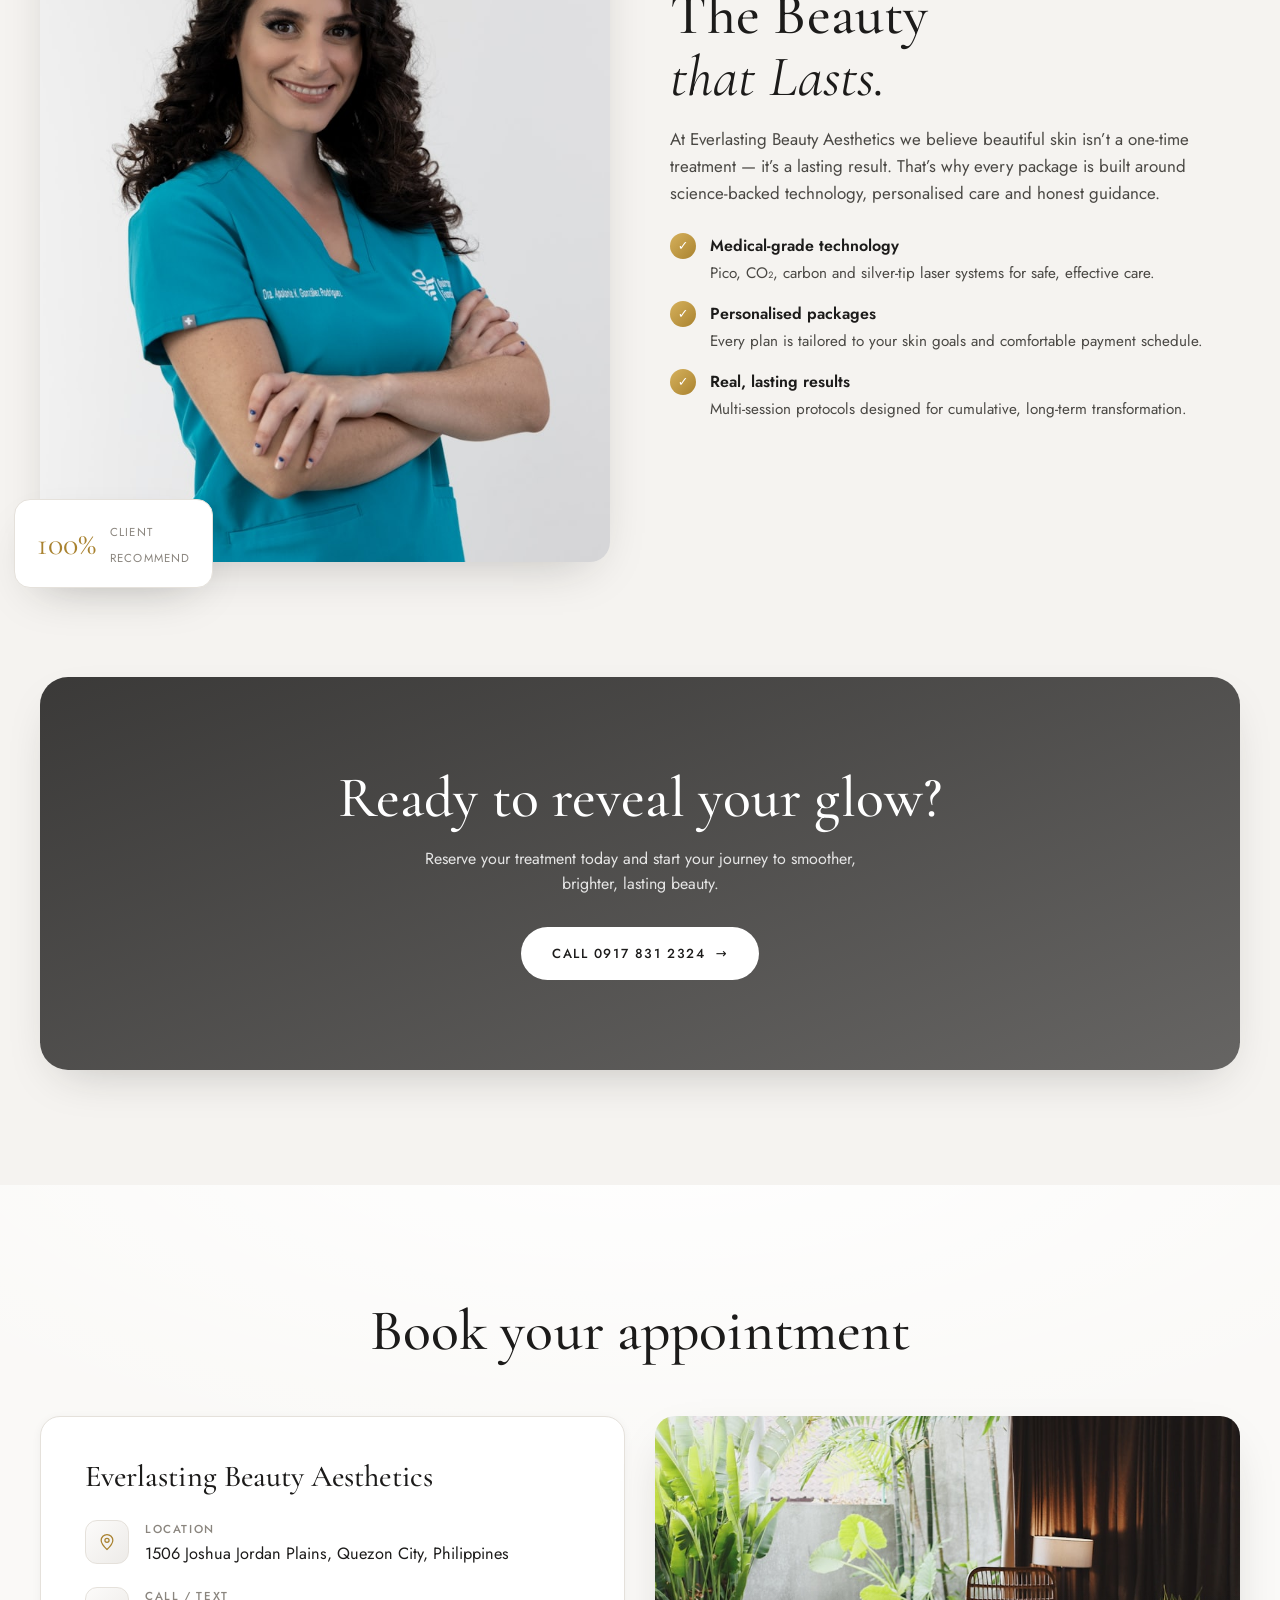
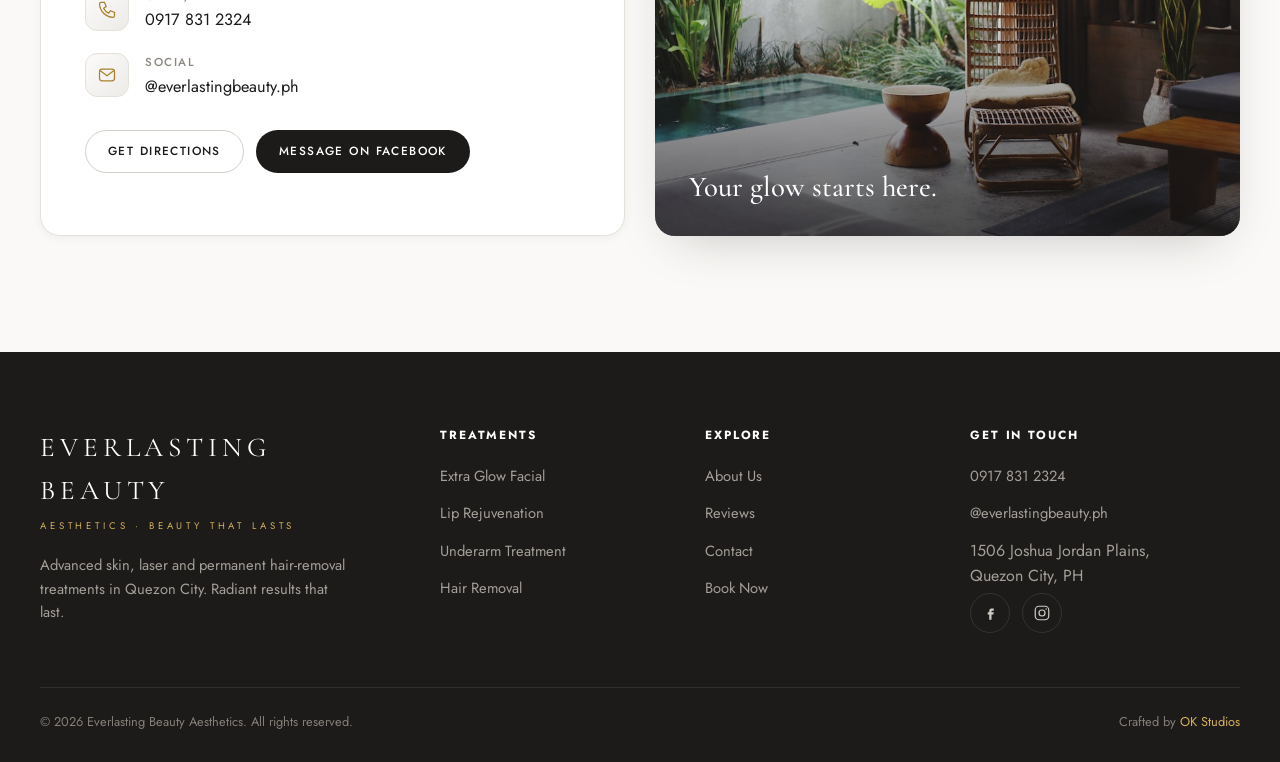
==== commit dee28961: "header: menu left / logo right; remove eyebrow meta labels Co-Authored-By: Craft Agent <agents-norep" ====
--- a/index.html
+++ b/index.html
@@ -23,19 +23,17 @@
       <li><a href="#treatments">Treatments</a></li>
       <li><a href="#pricing">Hair Removal</a></li>
       <li><a href="#about">About</a></li>
+      <li><a href="#results">Reviews</a></li>
+      <li><a href="#contact">Contact</a></li>
     </ul>
-    <a class="brand" href="#top" aria-label="Everlasting Beauty Aesthetics">
-      <img src="assets/img/logo.png" alt="Everlasting Beauty Aesthetics" />
-    </a>
     <div class="nav-right">
-      <ul class="nav-links right">
-        <li><a href="#results">Reviews</a></li>
-        <li><a href="#contact">Contact</a></li>
-      </ul>
       <a href="tel:+639178312324" class="btn sm nav-cta">Book Now</a>
       <button class="icon-btn nav-toggle" id="navToggle" aria-label="Open menu">
         <svg viewBox="0 0 24 24" width="22" height="22" fill="none" stroke="currentColor" stroke-width="1.6"><path d="M4 7h16M4 12h16M4 17h16"/></svg>
       </button>
+      <a class="brand" href="#top" aria-label="Everlasting Beauty Aesthetics">
+        <img src="assets/img/logo.png" alt="Everlasting Beauty Aesthetics" />
+      </a>
     </div>
   </div>
 </header>
@@ -63,7 +61,6 @@
 <!-- ================= HERO ================= -->
 <section class="hero">
   <div class="wrap">
-    <p class="eyebrow center reveal">Beauty That Lasts</p>
     <h1 class="reveal d1">Radiant Skin,<br /><span class="serif-italic">Effortless</span> Confidence.</h1>
     <p class="lead reveal d2">
       Everlasting Beauty Aesthetics is Quezon City’s home for advanced skin, laser
@@ -124,7 +121,6 @@
 <section class="pad tint" id="treatments">
   <div class="wrap">
     <div class="section-head">
-      <p class="eyebrow center reveal">Signature Treatments</p>
       <h2 class="display reveal d1">Everything Your Skin<br />Needs to <span class="serif-italic">Glow</span></h2>
       <p class="lead reveal d2">Curated packages that target whitening, texture, hair and rejuvenation — each built around real, repeatable results.</p>
     </div>
@@ -214,7 +210,6 @@
   <div class="wrap">
     <div class="pricing-panel reveal">
       <div class="pricing-aside">
-        <p class="eyebrow">Permanent Hair Removal</p>
         <h2 class="display">Unlimited<br /><span class="serif-italic">for a full year.</span></h2>
         <p>Enjoy smoother skin, reduced hair growth and long-term results. Less shaving, less irritation — endlessly smooth.</p>
         <span class="badge-unlimited">Unlimited sessions · 1 year</span>
@@ -256,7 +251,6 @@
 <section class="pad tint results" id="results">
   <div class="wrap">
     <div class="section-head">
-      <p class="eyebrow center reveal">Proven Results, Real Impact</p>
       <h2 class="display reveal d1">Loved by a growing<br />community</h2>
     </div>
 
@@ -298,7 +292,6 @@
       </div>
     </div>
     <div class="reveal d1">
-      <p class="eyebrow">Our Promise</p>
       <h2 class="display">The Beauty<br /><span class="serif-italic">that Lasts.</span></h2>
       <p class="lead" style="margin-top:18px;">
         At Everlasting Beauty Aesthetics we believe beautiful skin isn’t a one-time
@@ -318,7 +311,6 @@
 <section class="pad-b">
   <div class="wrap">
     <div class="cta-banner reveal">
-      <p class="eyebrow center">Limited-Time Offers</p>
       <h2 class="display">Ready to reveal your glow?</h2>
       <p>Reserve your treatment today and start your journey to smoother, brighter, lasting beauty.</p>
       <a href="tel:+639178312324" class="btn light">Call 0917 831 2324 <span class="arrow">→</span></a>
@@ -330,7 +322,6 @@
 <section class="pad tint" id="contact">
   <div class="wrap">
     <div class="section-head">
-      <p class="eyebrow center reveal">Visit Us</p>
       <h2 class="display reveal d1">Book your appointment</h2>
     </div>
     <div class="contact-grid">
@@ -358,7 +349,6 @@
       <div class="contact-media reveal d1">
         <div class="overlay">
           <div>
-            <p class="eyebrow">Walk in radiant</p>
             <h3>Your glow starts here.</h3>
           </div>
         </div>
--- a/assets/css/styles.css
+++ b/assets/css/styles.css
@@ -118,7 +118,7 @@
   box-shadow: 0 1px 0 var(--line);
   padding: 12px 0;
 }
-.nav { display: grid; grid-template-columns: 1fr auto 1fr; align-items: center; gap: 20px; }
+.nav { display: flex; justify-content: space-between; align-items: center; gap: 20px; }
 .nav-links { display: flex; align-items: center; gap: 30px; list-style: none; margin: 0; padding: 0; }
 .nav-links.right { justify-content: flex-end; }
 .nav-links a {
@@ -132,7 +132,7 @@
 }
 .nav-links a:hover { color: var(--ink); }
 .nav-links a:hover::after { width: 100%; }
-.brand { display: flex; align-items: center; justify-content: center; }
+.brand { display: flex; align-items: center; justify-content: flex-end; }
 .brand img { height: 52px; width: auto; mix-blend-mode: multiply; }
 .site-header.scrolled .brand img { height: 40px; }
 .brand img { transition: height .4s var(--ease); }
@@ -405,11 +405,11 @@
 
 /* ---------- Responsive ---------- */
 @media (max-width: 960px) {
-  .nav { grid-template-columns: auto 1fr auto; }
   .nav-links { display: none; }
-  .brand { justify-content: flex-start; }
   .nav-cta { display: none; }
   .site-header .nav-toggle { display: inline-grid; }
+  .nav-right { flex: 1; justify-content: space-between; }
+  .nav-right .brand { order: -1; }
   .feature-grid { grid-template-columns: 1fr; }
   .pricing-panel { grid-template-columns: 1fr; }
   .about-grid { grid-template-columns: 1fr; gap: 40px; }
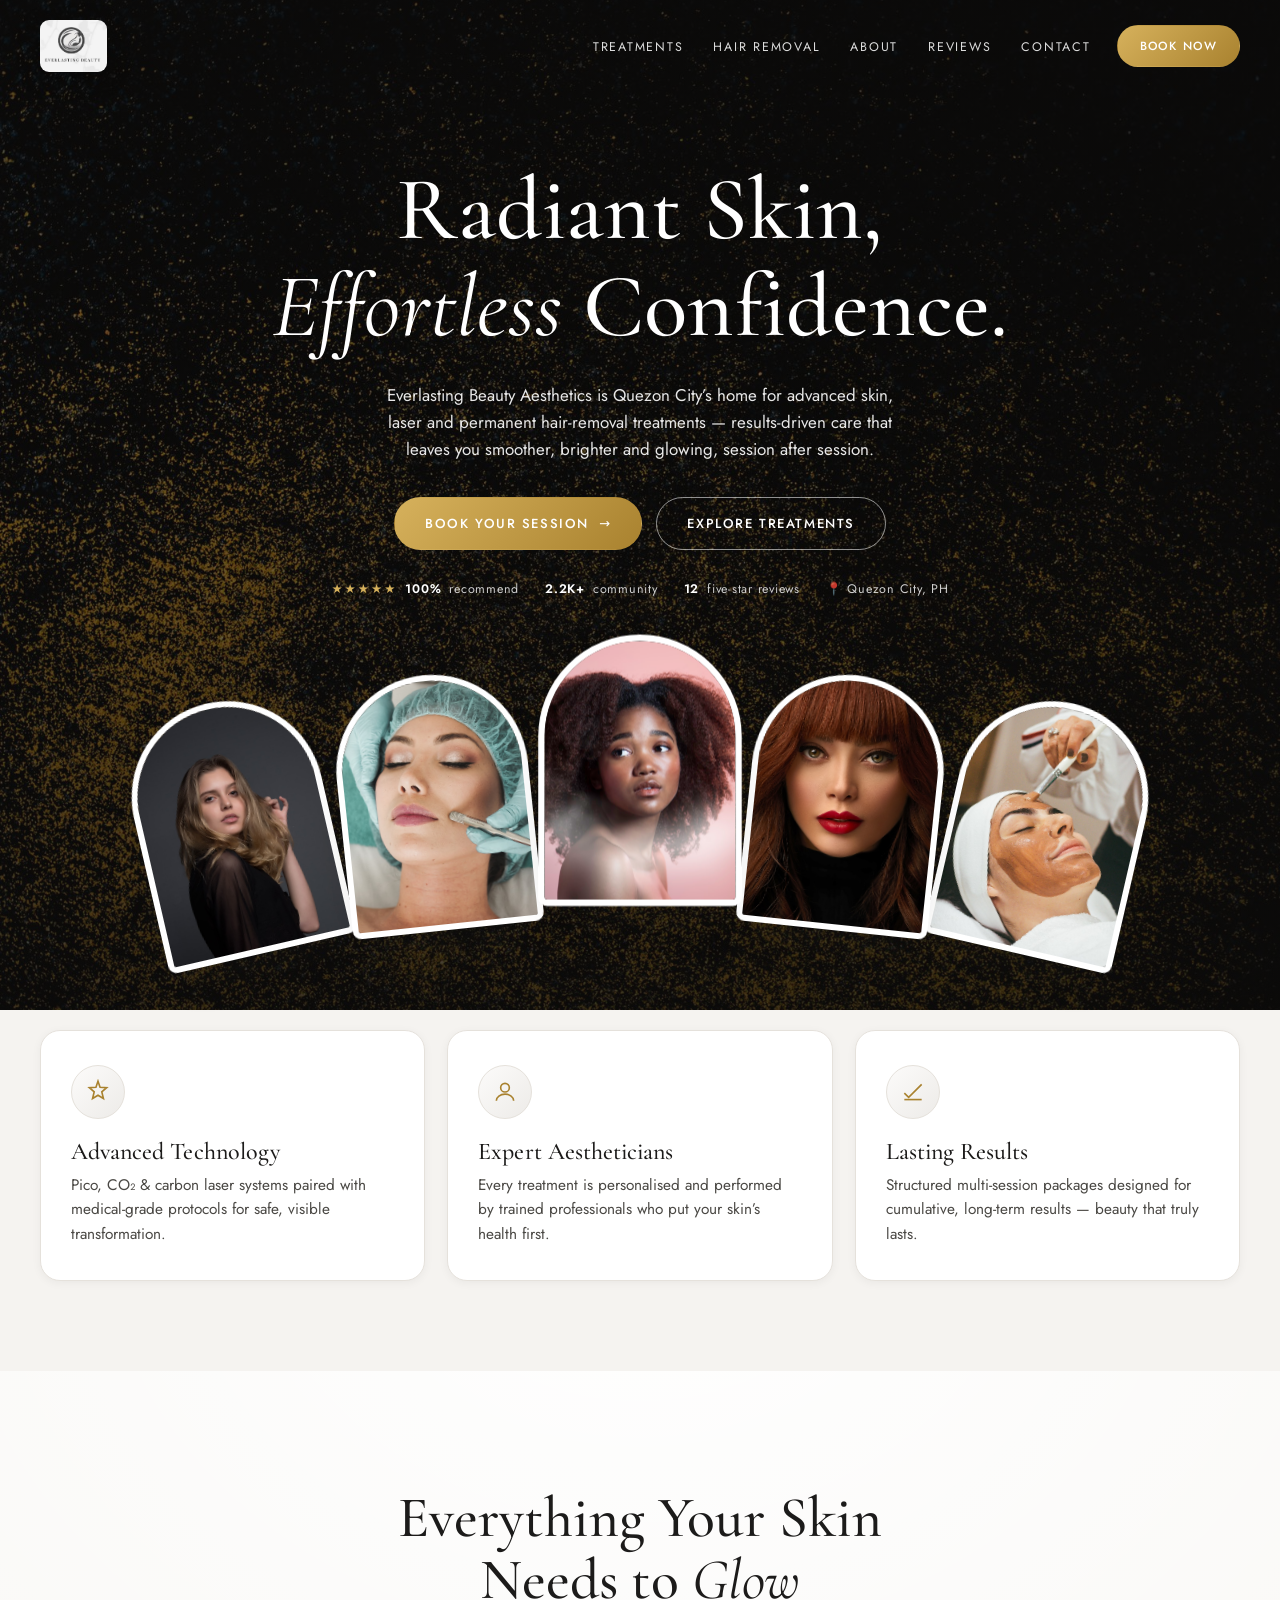
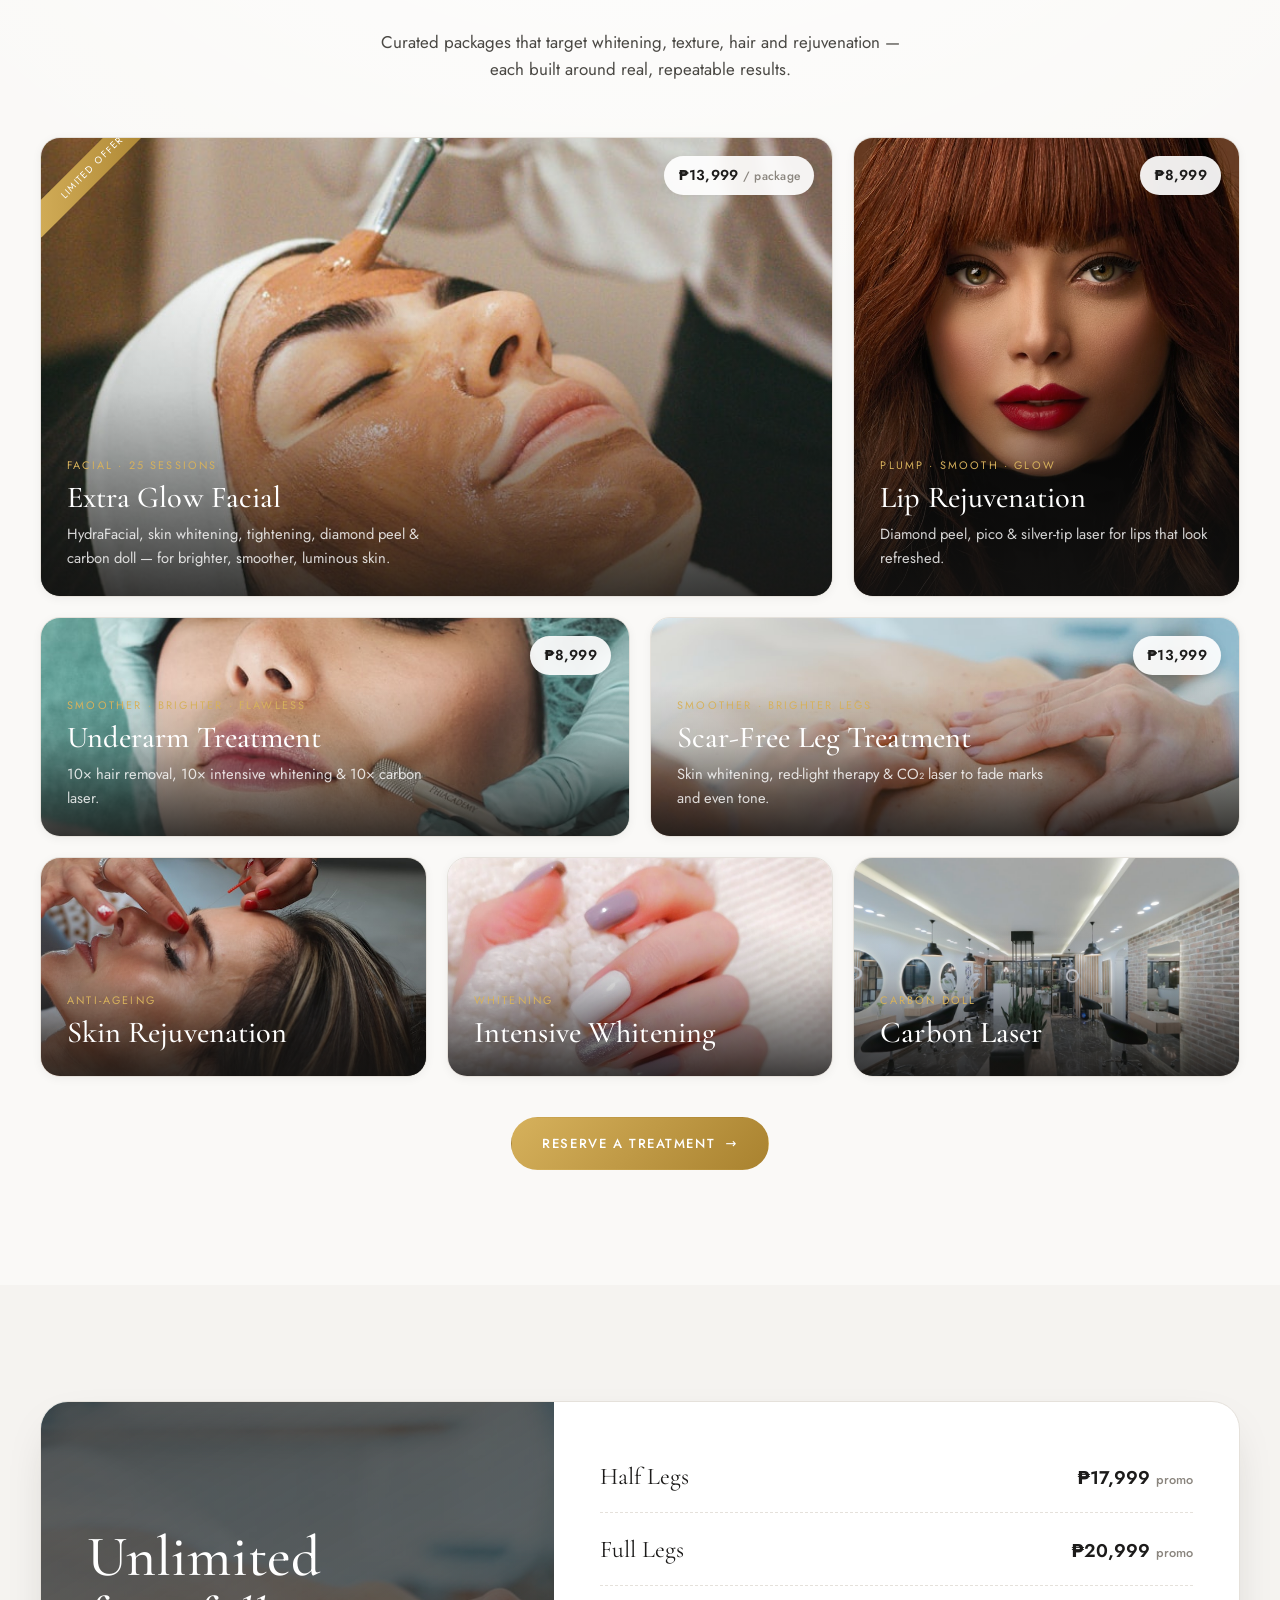
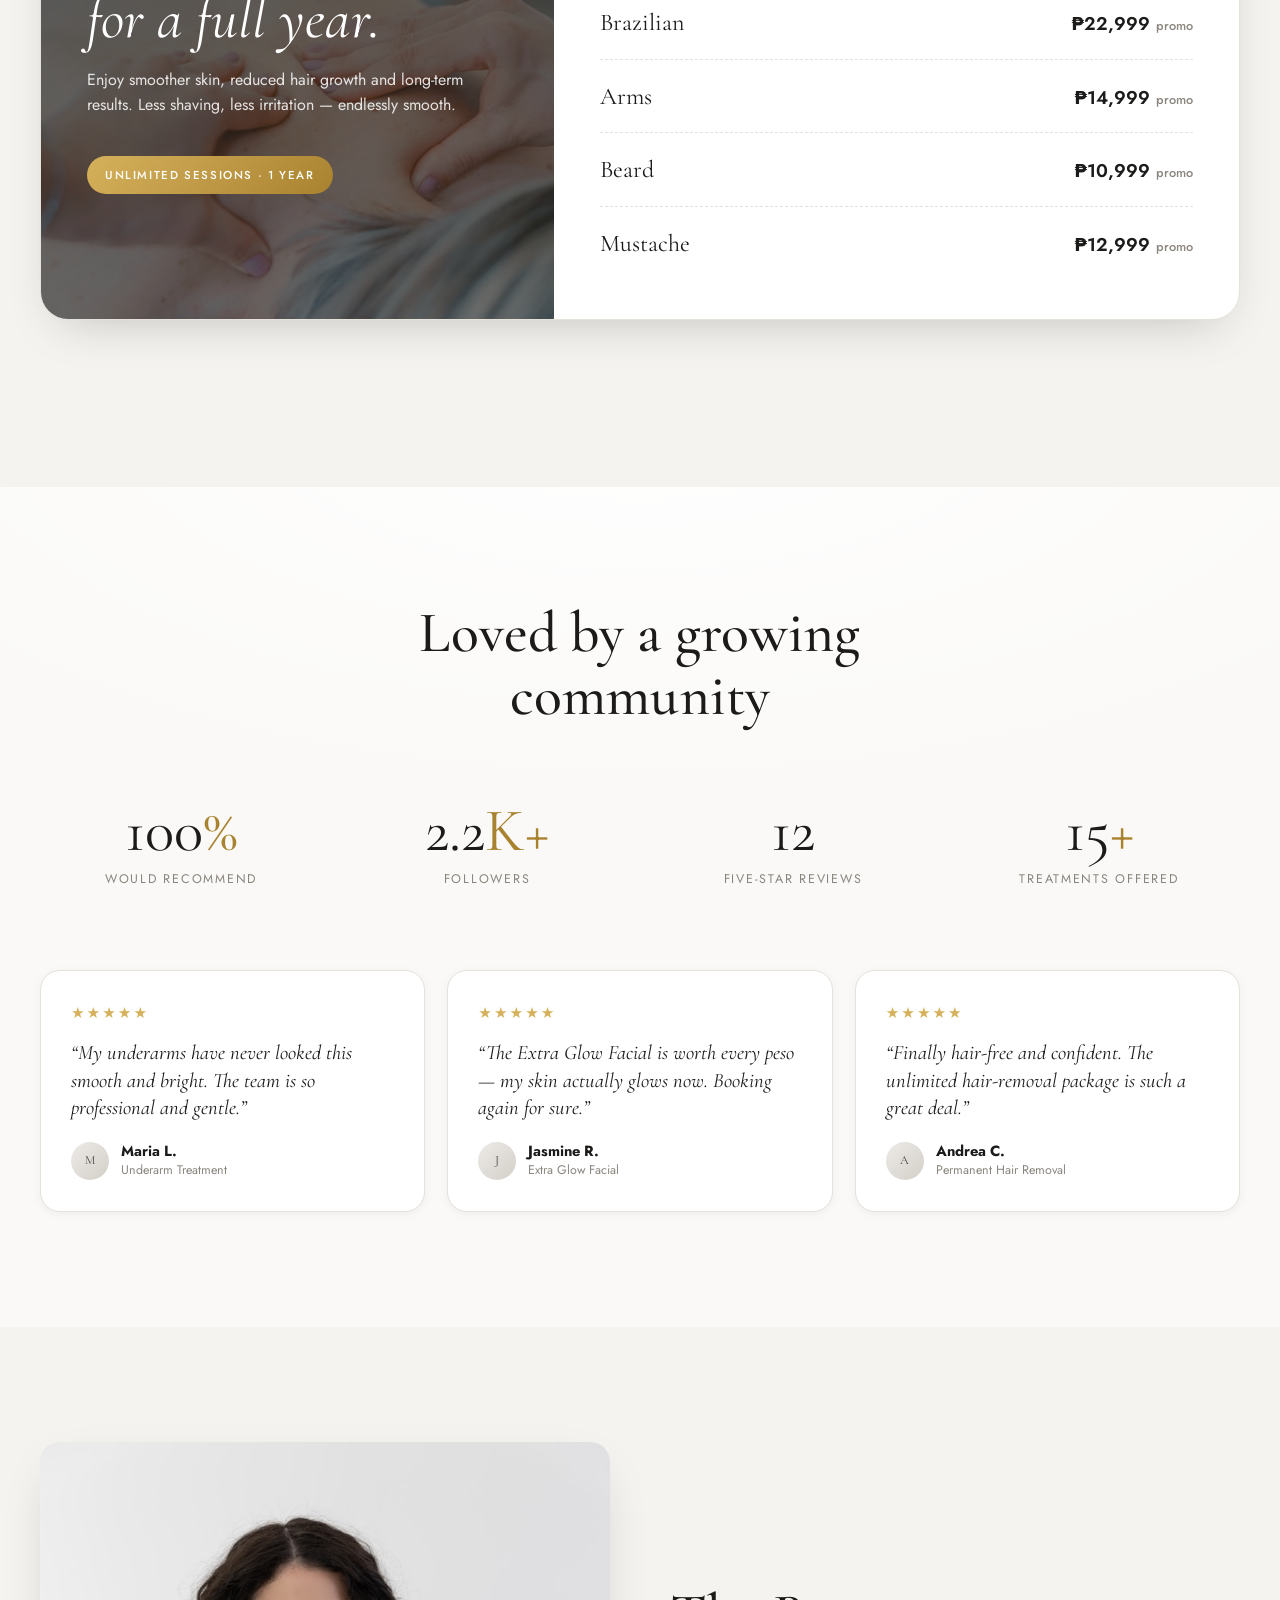
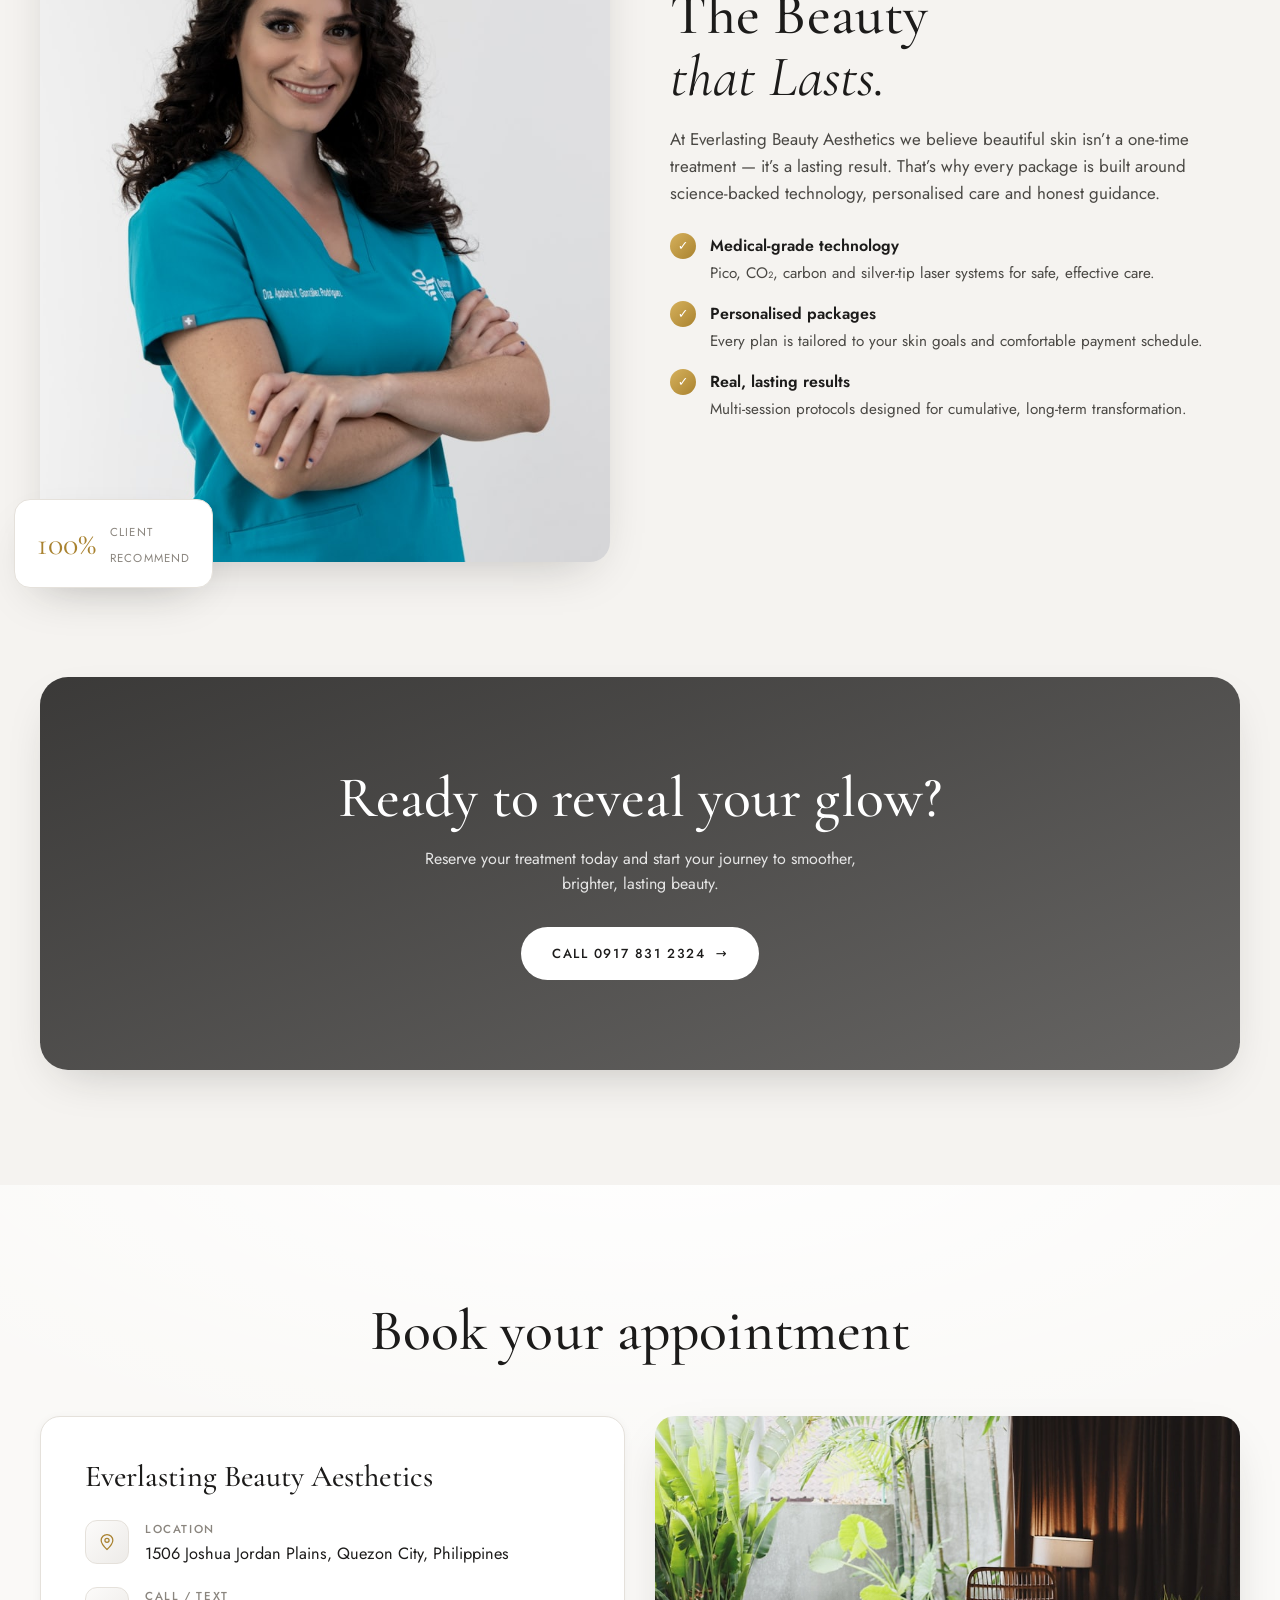
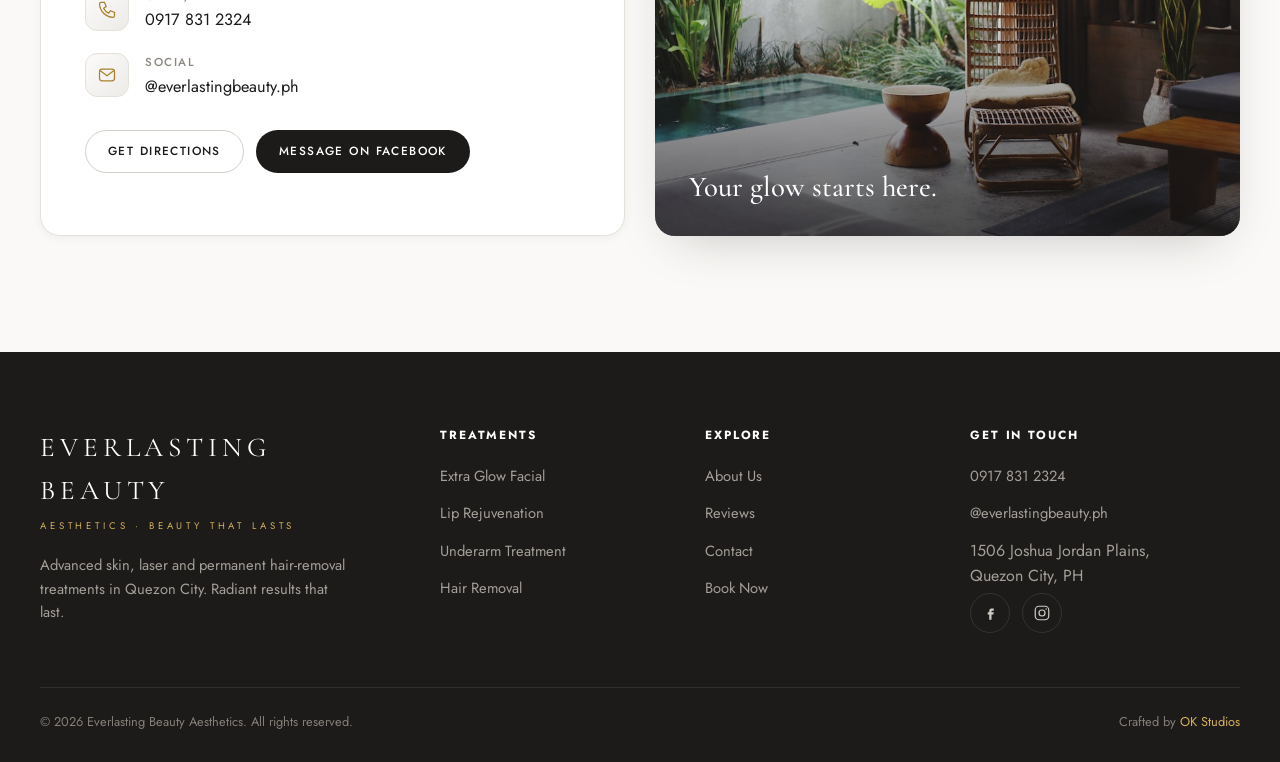
==== commit 2bfb033a: "header: logo left, menu right before Book Now; dark powder hero bg + full dark/light contrast pass C" ====
--- a/index.html
+++ b/index.html
@@ -19,21 +19,21 @@
 <!-- ================= HEADER ================= -->
 <header class="site-header" id="header">
   <div class="wrap nav">
-    <ul class="nav-links">
-      <li><a href="#treatments">Treatments</a></li>
-      <li><a href="#pricing">Hair Removal</a></li>
-      <li><a href="#about">About</a></li>
-      <li><a href="#results">Reviews</a></li>
-      <li><a href="#contact">Contact</a></li>
-    </ul>
+    <a class="brand" href="#top" aria-label="Everlasting Beauty Aesthetics">
+      <img src="assets/img/logo.png" alt="Everlasting Beauty Aesthetics" />
+    </a>
     <div class="nav-right">
-      <a href="tel:+639178312324" class="btn sm nav-cta">Book Now</a>
+      <ul class="nav-links">
+        <li><a href="#treatments">Treatments</a></li>
+        <li><a href="#pricing">Hair Removal</a></li>
+        <li><a href="#about">About</a></li>
+        <li><a href="#results">Reviews</a></li>
+        <li><a href="#contact">Contact</a></li>
+      </ul>
+      <a href="tel:+639178312324" class="btn sm gold nav-cta">Book Now</a>
       <button class="icon-btn nav-toggle" id="navToggle" aria-label="Open menu">
         <svg viewBox="0 0 24 24" width="22" height="22" fill="none" stroke="currentColor" stroke-width="1.6"><path d="M4 7h16M4 12h16M4 17h16"/></svg>
       </button>
-      <a class="brand" href="#top" aria-label="Everlasting Beauty Aesthetics">
-        <img src="assets/img/logo.png" alt="Everlasting Beauty Aesthetics" />
-      </a>
     </div>
   </div>
 </header>
--- a/assets/css/styles.css
+++ b/assets/css/styles.css
@@ -29,6 +29,7 @@
   --shadow-md: 0 18px 50px -22px rgba(28,27,26,.28);
   --shadow-lg: 0 40px 90px -40px rgba(28,27,26,.42);
   --ease: cubic-bezier(.22,.61,.36,1);
+  --header-h: 120px;
 }
 
 * { box-sizing: border-box; }
@@ -112,7 +113,7 @@
   background: transparent;
 }
 .site-header.scrolled {
-  background: color-mix(in srgb, var(--bg) 82%, transparent);
+  background: color-mix(in srgb, var(--bg) 92%, transparent);
   backdrop-filter: blur(14px) saturate(1.2);
   -webkit-backdrop-filter: blur(14px) saturate(1.2);
   box-shadow: 0 1px 0 var(--line);
@@ -132,23 +133,51 @@
 }
 .nav-links a:hover { color: var(--ink); }
 .nav-links a:hover::after { width: 100%; }
-.brand { display: flex; align-items: center; justify-content: flex-end; }
+.brand { display: flex; align-items: center; justify-content: flex-start; }
 .brand img { height: 52px; width: auto; mix-blend-mode: multiply; }
 .site-header.scrolled .brand img { height: 40px; }
-.brand img { transition: height .4s var(--ease); }
+.brand img { transition: height .4s var(--ease), filter .4s var(--ease); }
 .nav-right { display: flex; align-items: center; justify-content: flex-end; gap: 26px; }
 .site-header .nav-toggle { display: none; }
 
+/* Adaptive header contrast — light over the dark hero at top, dark once scrolled onto light sections */
+.site-header .nav-links a { color: rgba(255,255,255,.86); }
+.site-header .nav-links a:hover { color: #fff; }
+/* Logo is an opaque white-ground raster: over the dark hero show it as a rounded white tile;
+   once scrolled onto light, multiply blends its ground away to sit flush on the header. */
+.site-header .brand img { filter: none; mix-blend-mode: normal; border-radius: 9px; box-shadow: 0 6px 22px rgba(0,0,0,.30); }
+.site-header .nav-toggle { border-color: rgba(255,255,255,.5); color: #fff; }
+.site-header.scrolled .nav-links a { color: var(--ink-2); }
+.site-header.scrolled .nav-links a:hover { color: var(--ink); }
+.site-header.scrolled .brand img { filter: none; mix-blend-mode: multiply; border-radius: 0; box-shadow: none; }
+.site-header.scrolled .nav-toggle { border-color: var(--silver-2); color: var(--ink); }
+
 /* ---------- Hero ---------- */
-.hero { padding: clamp(30px, 6vw, 70px) 0 90px; text-align: center; }
-.hero h1 { font-size: clamp(2.7rem, 7vw, 5.6rem); }
-.hero .lead { margin: 26px auto 34px; text-align: center; }
+.hero {
+  padding: clamp(30px, 6vw, 70px) 0 90px; text-align: center;
+  position: relative; isolation: isolate; color: #fff;
+}
+/* Dark "yellow powder" backdrop — extends up behind the transparent sticky header */
+.hero::before {
+  content: ""; position: absolute; z-index: -1;
+  left: 0; right: 0; bottom: 0; top: calc(-1 * var(--header-h));
+  background:
+    linear-gradient(180deg, rgba(12,11,10,.72) 0%, rgba(12,11,10,.55) 42%, rgba(12,11,10,.78) 100%),
+    url("../img/hero-powder.jpg") center 22% / cover no-repeat;
+  background-color: #0c0b0a;
+}
+/* Lift hero content above ::before (some engines mis-stack a negative-z pseudo vs in-flow content) */
+.hero .wrap { position: relative; z-index: 1; }
+.hero h1 { font-size: clamp(2.7rem, 7vw, 5.6rem); color: #fff; }
+.hero .lead { margin: 26px auto 34px; text-align: center; color: rgba(255,255,255,.9); }
+.hero .btn.ghost { --_fg: #fff; border-color: rgba(255,255,255,.55); }
+.hero .btn.ghost:hover { background: rgba(255,255,255,.12); }
 .hero-cta { display: flex; gap: 14px; justify-content: center; flex-wrap: wrap; }
 .hero-trust {
   margin-top: 30px; display: flex; gap: 26px; justify-content: center; flex-wrap: wrap;
-  font-size: .78rem; letter-spacing: .06em; color: var(--muted);
-}
-.hero-trust b { color: var(--ink); font-weight: 600; }
+  font-size: .78rem; letter-spacing: .06em; color: rgba(255,255,255,.8);
+}
+.hero-trust b { color: #fff; font-weight: 600; }
 .hero-trust span { display: inline-flex; align-items: center; gap: 8px; }
 .stars { color: var(--gold-hi); letter-spacing: 2px; }
 
@@ -408,8 +437,6 @@
   .nav-links { display: none; }
   .nav-cta { display: none; }
   .site-header .nav-toggle { display: inline-grid; }
-  .nav-right { flex: 1; justify-content: space-between; }
-  .nav-right .brand { order: -1; }
   .feature-grid { grid-template-columns: 1fr; }
   .pricing-panel { grid-template-columns: 1fr; }
   .about-grid { grid-template-columns: 1fr; gap: 40px; }
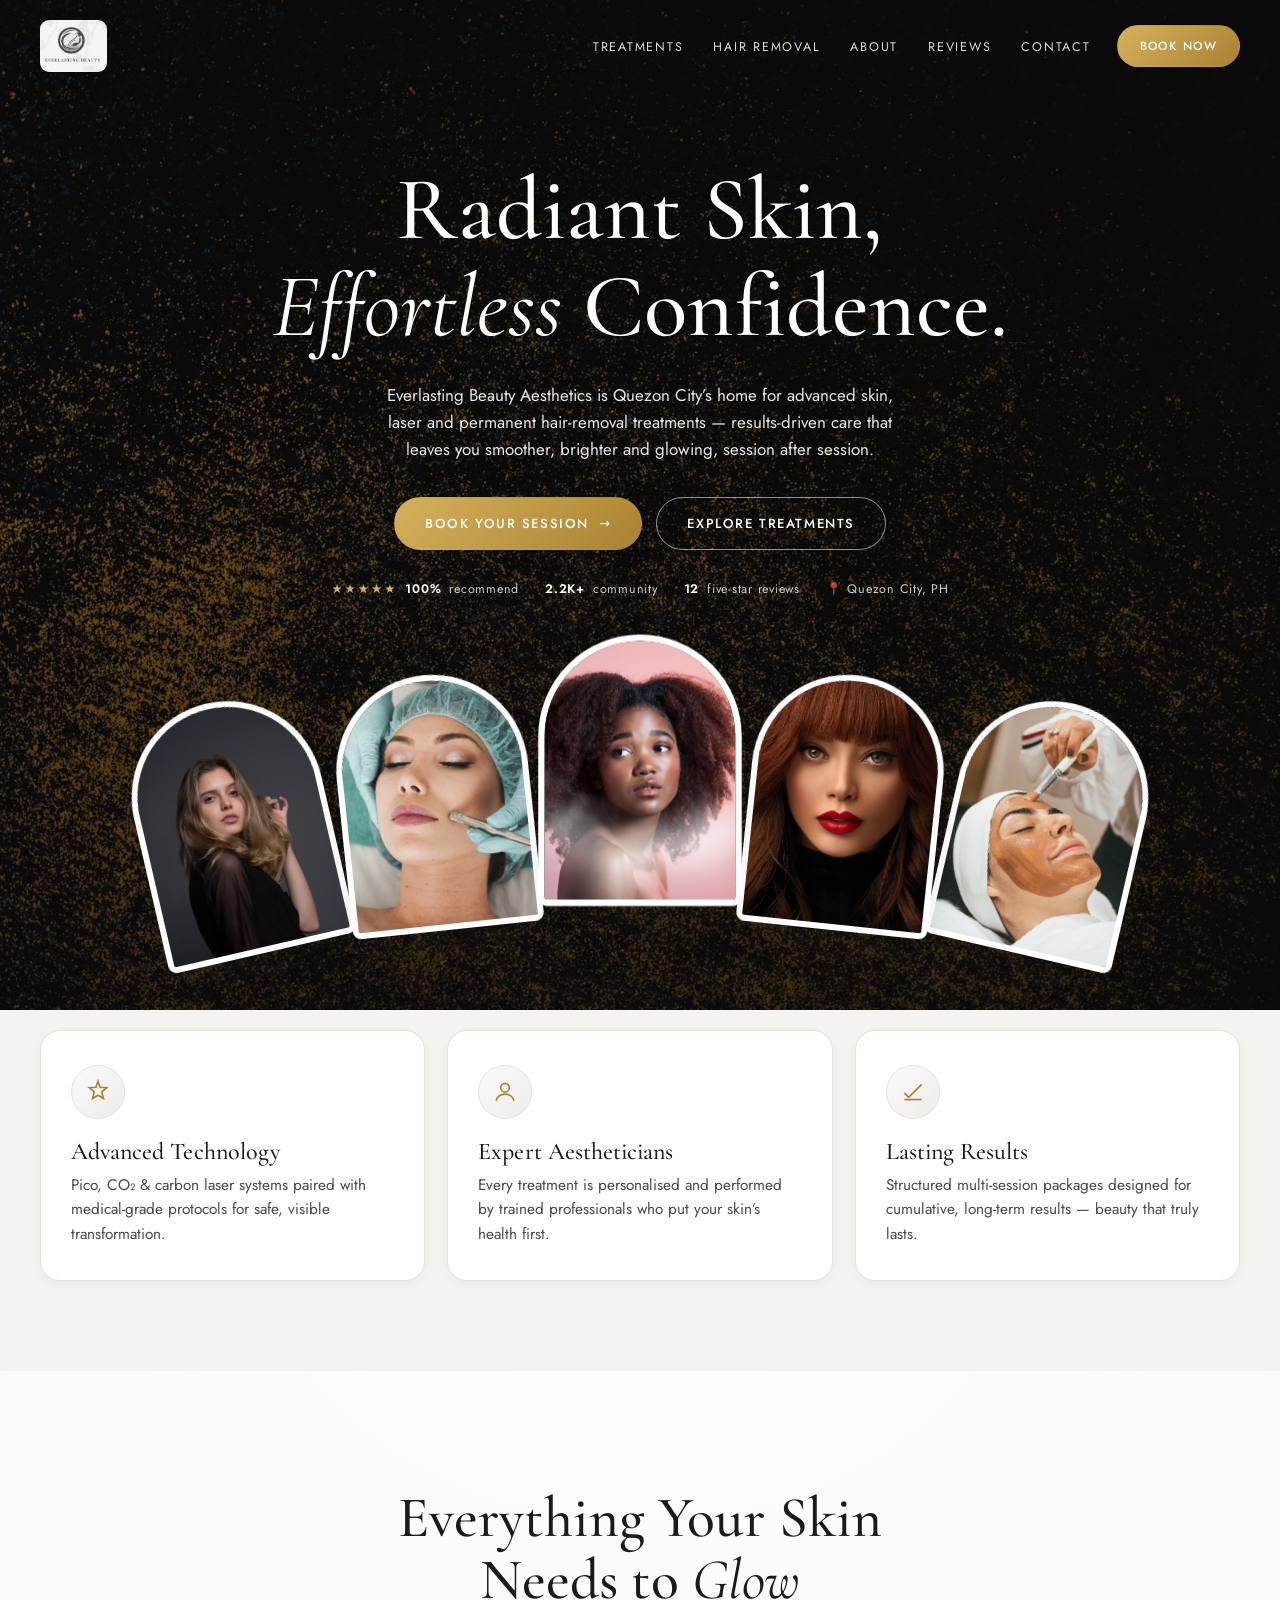
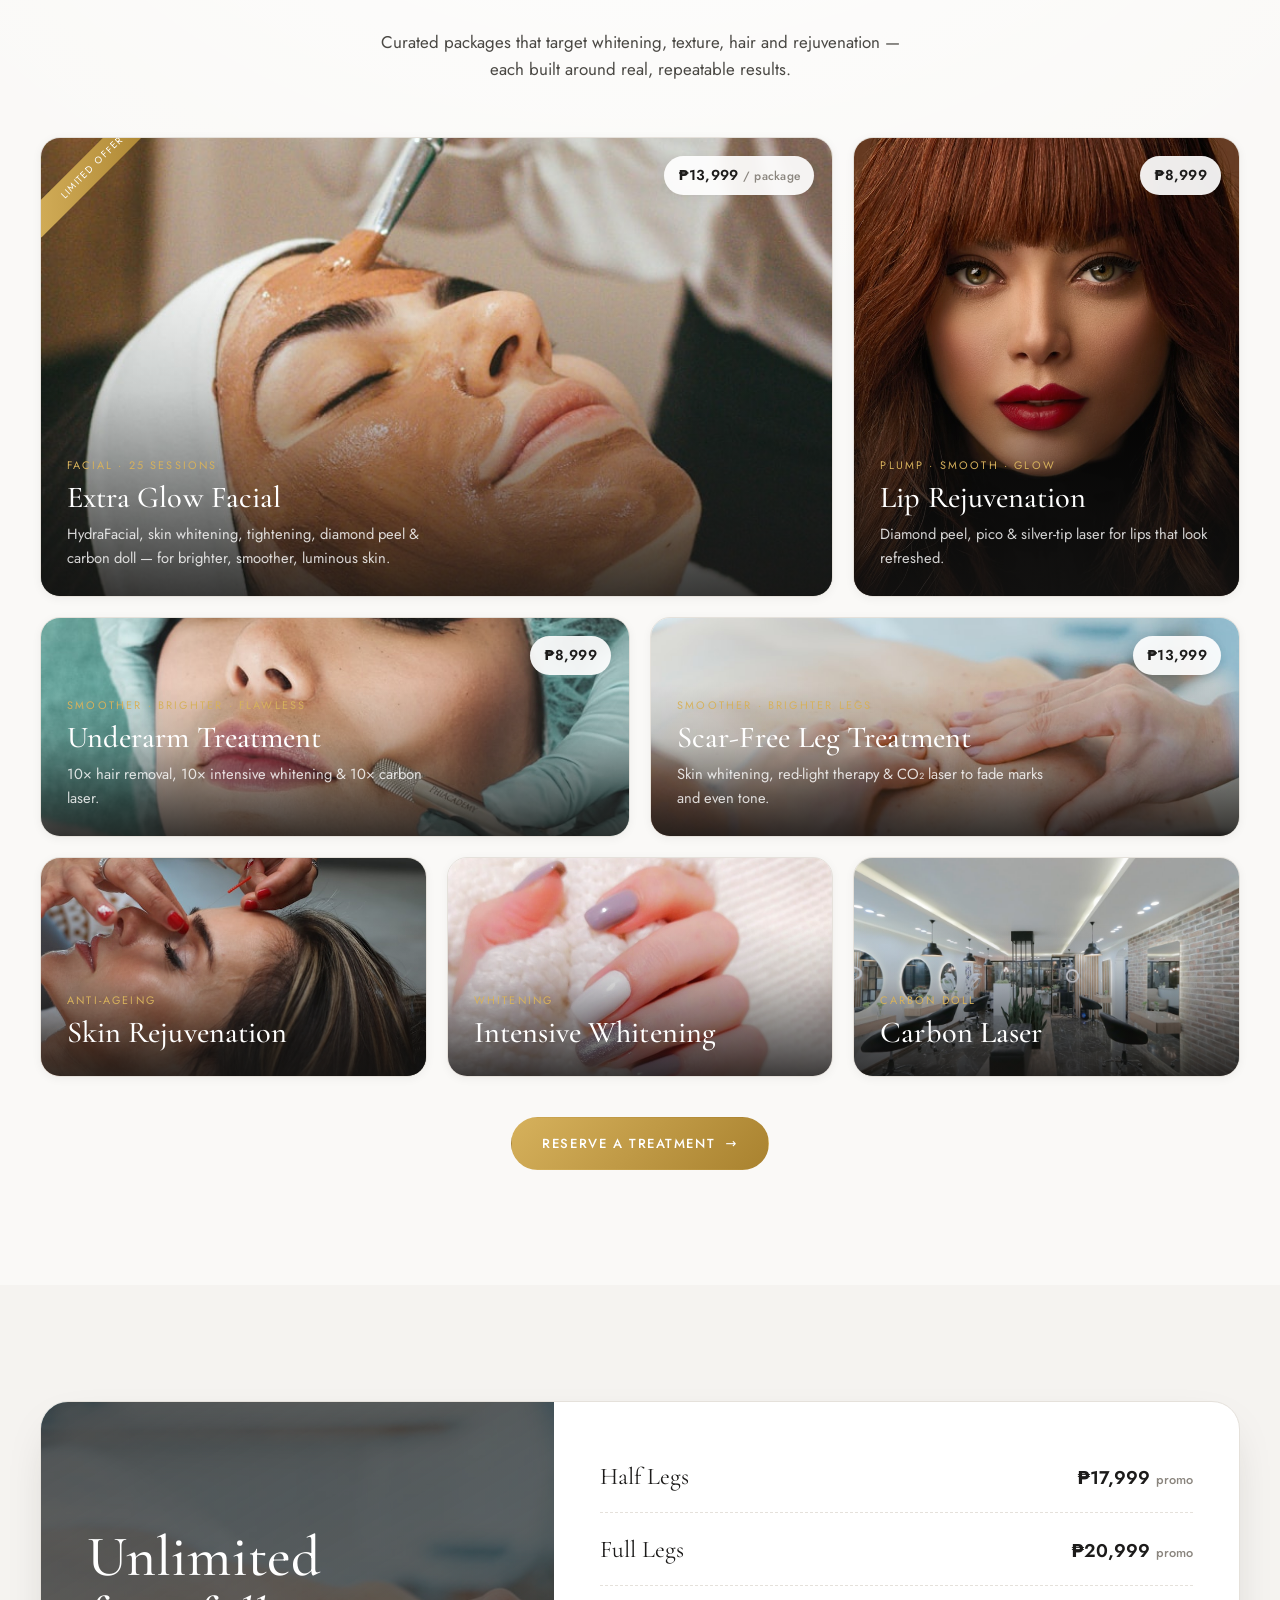
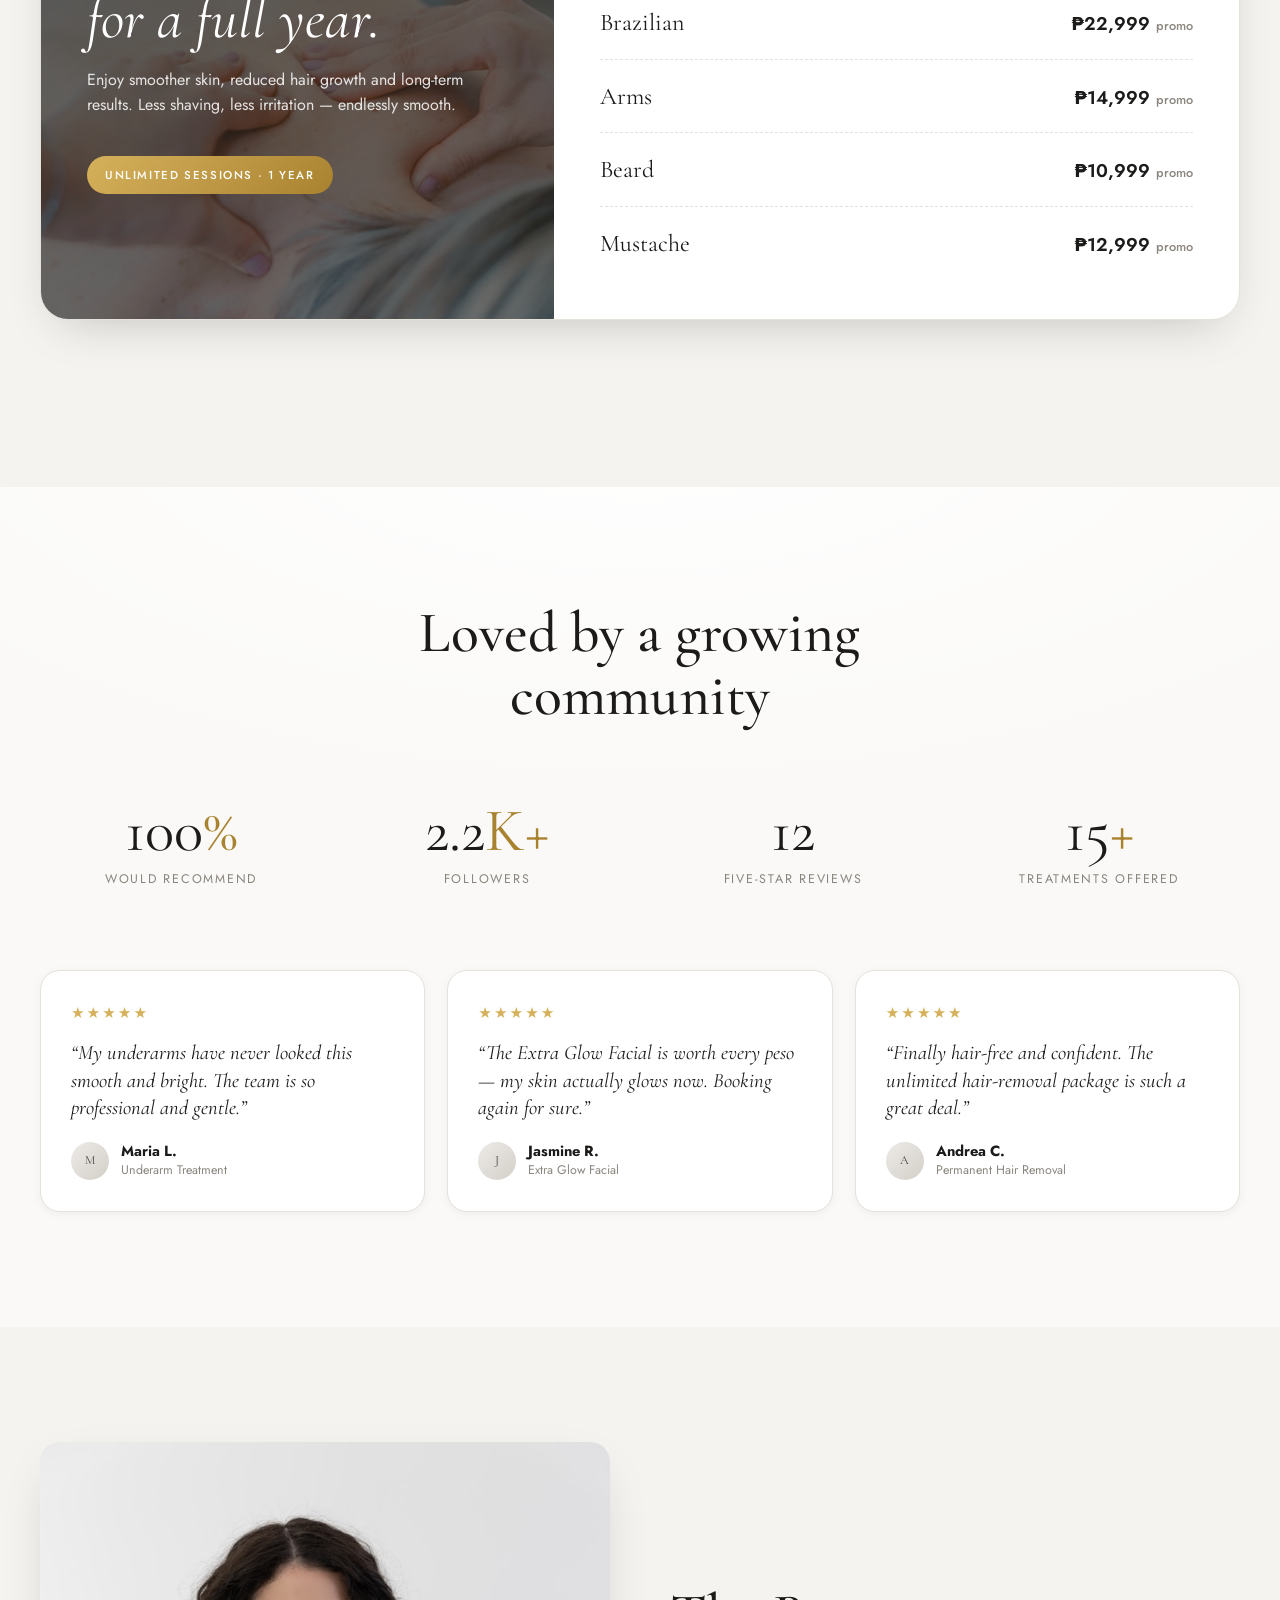
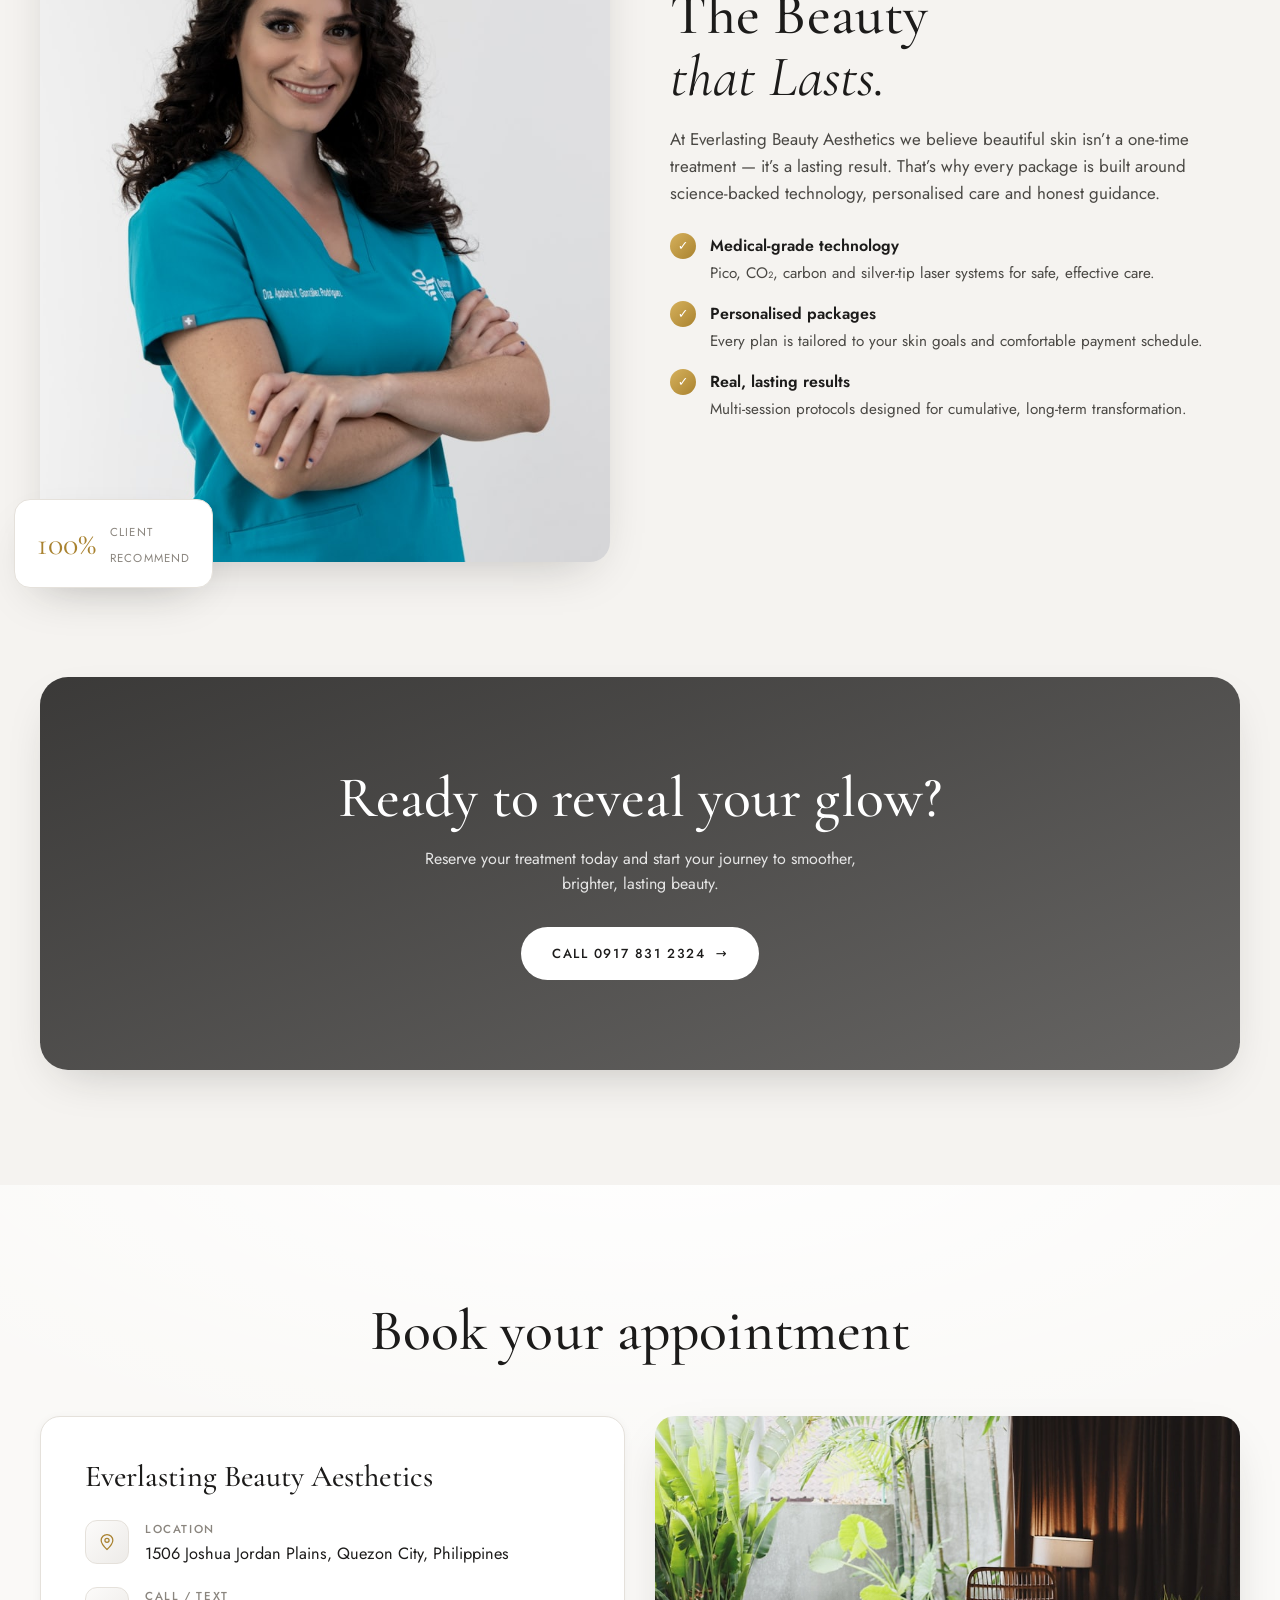
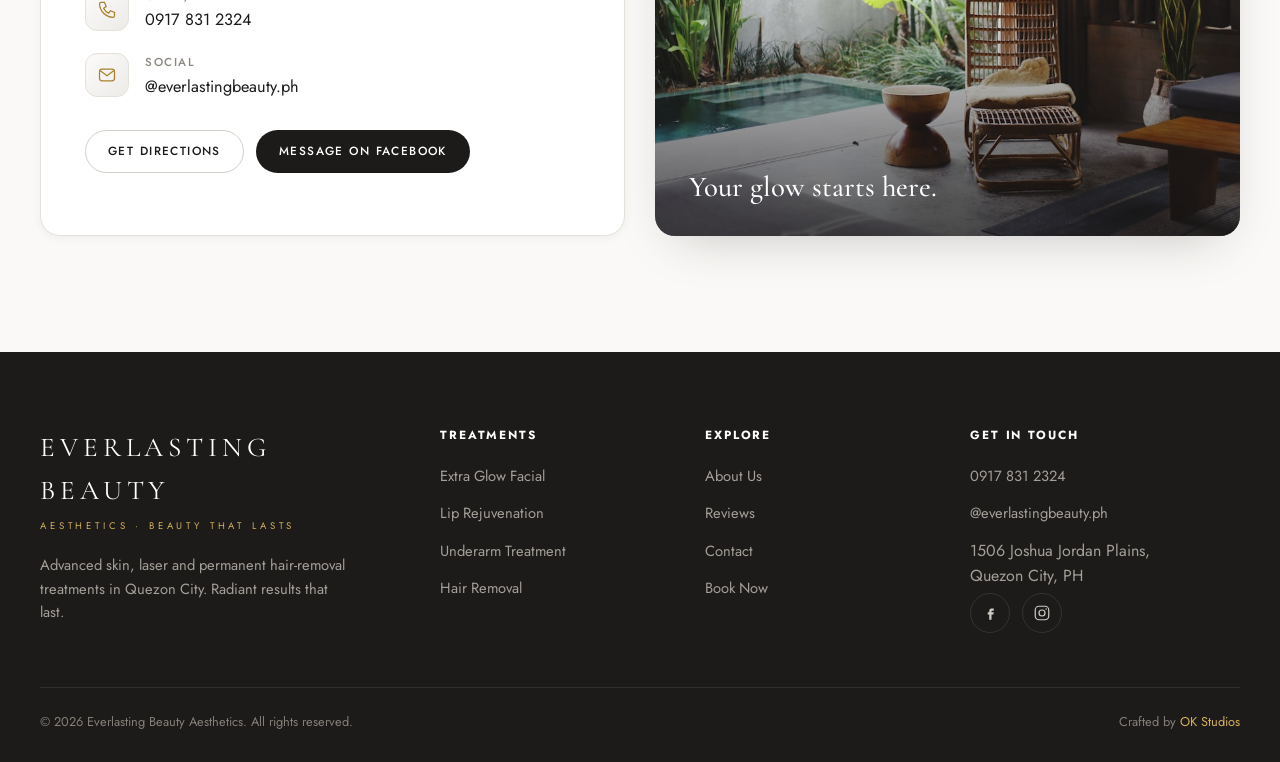
==== commit 7ffc93e8: "feat: booking page — treatment selection, calendar, time slots; wire Book Now CTAs Co-Authored-By: C" ====
--- a/index.html
+++ b/index.html
@@ -30,7 +30,7 @@
         <li><a href="#results">Reviews</a></li>
         <li><a href="#contact">Contact</a></li>
       </ul>
-      <a href="tel:+639178312324" class="btn sm gold nav-cta">Book Now</a>
+      <a href="booking.html" class="btn sm gold nav-cta">Book Now</a>
       <button class="icon-btn nav-toggle" id="navToggle" aria-label="Open menu">
         <svg viewBox="0 0 24 24" width="22" height="22" fill="none" stroke="currentColor" stroke-width="1.6"><path d="M4 7h16M4 12h16M4 17h16"/></svg>
       </button>
@@ -53,7 +53,7 @@
     <li><a href="#about">About</a></li>
     <li><a href="#contact">Contact</a></li>
   </ul>
-  <a href="tel:+639178312324" class="btn gold" style="justify-content:center">Book Now · 0917 831 2324</a>
+  <a href="booking.html" class="btn gold" style="justify-content:center">Book an Appointment</a>
 </div>
 
 <span id="top"></span>
@@ -68,7 +68,7 @@
       smoother, brighter and glowing, session after session.
     </p>
     <div class="hero-cta reveal d3">
-      <a href="tel:+639178312324" class="btn gold">Book Your Session <span class="arrow">→</span></a>
+      <a href="booking.html" class="btn gold">Book Your Session <span class="arrow">→</span></a>
       <a href="#treatments" class="btn ghost">Explore Treatments</a>
     </div>
     <div class="hero-trust reveal d4">
@@ -200,7 +200,7 @@
     </div>
 
     <div style="text-align:center; margin-top:40px;" class="reveal">
-      <a href="tel:+639178312324" class="btn gold">Reserve a Treatment <span class="arrow">→</span></a>
+      <a href="booking.html" class="btn gold">Reserve a Treatment <span class="arrow">→</span></a>
     </div>
   </div>
 </section>
@@ -379,7 +379,7 @@
         <li><a href="#about">About Us</a></li>
         <li><a href="#results">Reviews</a></li>
         <li><a href="#contact">Contact</a></li>
-        <li><a href="tel:+639178312324">Book Now</a></li>
+        <li><a href="booking.html">Book Now</a></li>
       </ul>
     </div>
     <div class="footer-col">
--- a/assets/css/styles.css
+++ b/assets/css/styles.css
@@ -143,13 +143,12 @@
 /* Adaptive header contrast — light over the dark hero at top, dark once scrolled onto light sections */
 .site-header .nav-links a { color: rgba(255,255,255,.86); }
 .site-header .nav-links a:hover { color: #fff; }
-/* Logo is an opaque white-ground raster: over the dark hero show it as a rounded white tile;
-   once scrolled onto light, multiply blends its ground away to sit flush on the header. */
-.site-header .brand img { filter: none; mix-blend-mode: normal; border-radius: 9px; box-shadow: 0 6px 22px rgba(0,0,0,.30); }
+/* Logo is an opaque white-ground raster. Keep it as the SAME rounded white tile in both
+   the top and scrolled states — a consistent chip avoids any blend/shape pop while scrolling. */
+.site-header .brand img { filter: none; mix-blend-mode: normal; border-radius: 9px; box-shadow: 0 4px 16px rgba(0,0,0,.20); }
 .site-header .nav-toggle { border-color: rgba(255,255,255,.5); color: #fff; }
 .site-header.scrolled .nav-links a { color: var(--ink-2); }
 .site-header.scrolled .nav-links a:hover { color: var(--ink); }
-.site-header.scrolled .brand img { filter: none; mix-blend-mode: multiply; border-radius: 0; box-shadow: none; }
 .site-header.scrolled .nav-toggle { border-color: var(--silver-2); color: var(--ink); }
 
 /* ---------- Hero ---------- */
@@ -479,3 +478,151 @@
   * { scroll-behavior: auto !important; }
   .reveal { opacity: 1 !important; transform: none !important; }
 }
+
+/* ==========================================================================
+   Booking page
+   ========================================================================== */
+.book-hero {
+  position: relative; isolation: isolate; text-align: center; color: #fff;
+  padding: clamp(42px, 7vw, 78px) 0 clamp(38px, 5vw, 58px);
+}
+.book-hero::before {
+  content: ""; position: absolute; z-index: -1;
+  left: 0; right: 0; bottom: 0; top: calc(-1 * var(--header-h));
+  background:
+    linear-gradient(180deg, rgba(12,11,10,.84) 0%, rgba(12,11,10,.68) 45%, rgba(12,11,10,.9) 100%),
+    url("../img/hero-powder.jpg") center 30% / cover no-repeat;
+  background-color: #0c0b0a;
+}
+.book-hero .wrap { position: relative; z-index: 1; }
+.book-eyebrow {
+  font-family: var(--sans); font-weight: 500; font-size: .72rem;
+  letter-spacing: .32em; text-transform: uppercase; color: var(--gold-hi); margin: 0 0 14px;
+}
+.book-hero h1 { color: #fff; font-size: clamp(2.2rem, 5.2vw, 3.7rem); }
+.book-hero p { color: rgba(255,255,255,.86); max-width: 48ch; margin: 16px auto 0; }
+
+.booking { padding: clamp(40px, 7vw, 96px) 0; }
+.booking-grid { display: grid; grid-template-columns: 1.55fr .95fr; gap: 26px; align-items: start; }
+.book-card {
+  background: var(--surface); border: 1px solid var(--line); border-radius: var(--radius);
+  padding: clamp(24px, 3vw, 40px); box-shadow: var(--shadow-sm);
+}
+.book-step { margin-bottom: 36px; }
+.book-step:last-child { margin-bottom: 0; }
+.step-label { display: flex; align-items: center; gap: 12px; margin-bottom: 18px; }
+.step-num {
+  width: 30px; height: 30px; border-radius: 50%; flex: 0 0 auto;
+  background: linear-gradient(135deg, var(--gold-hi), var(--gold)); color: #fff;
+  display: grid; place-items: center; font-family: var(--sans); font-weight: 600; font-size: .85rem;
+}
+.step-label h3 { font-family: var(--serif); font-size: 1.5rem; }
+.step-label .hint { margin-left: auto; color: var(--muted); font-size: .78rem; }
+
+.treat-group + .treat-group { margin-top: 22px; }
+.treat-group h4 {
+  font-family: var(--sans); font-size: .7rem; letter-spacing: .16em; text-transform: uppercase;
+  color: var(--muted); margin: 0 0 12px;
+}
+.chip-grid { display: grid; grid-template-columns: repeat(auto-fill, minmax(190px, 1fr)); gap: 10px; }
+.chip {
+  position: relative; border: 1px solid var(--line); border-radius: 14px; padding: 13px 16px;
+  cursor: pointer; background: var(--bg-2); transition: border-color .22s, background .22s, transform .18s;
+}
+.chip:hover { border-color: var(--silver-2); transform: translateY(-1px); }
+.chip.selected { border-color: var(--gold); background: linear-gradient(135deg, rgba(214,177,92,.14), rgba(169,130,47,.05)); }
+.chip .cname { display: block; font-weight: 500; font-size: .95rem; padding-right: 20px; }
+.chip .cprice { display: block; color: var(--gold); font-size: .82rem; font-weight: 600; margin-top: 2px; }
+.chip .ctick {
+  position: absolute; top: 11px; right: 11px; width: 20px; height: 20px; border-radius: 50%;
+  background: var(--gold); color: #fff; display: none; place-items: center; font-size: .7rem;
+}
+.chip.selected .ctick { display: grid; }
+.chip input { position: absolute; opacity: 0; pointer-events: none; }
+
+.datetime-grid { display: grid; grid-template-columns: 1.15fr .85fr; gap: 26px; }
+.cal-head { display: flex; align-items: center; justify-content: space-between; margin-bottom: 14px; }
+.cal-title { font-family: var(--serif); font-size: 1.25rem; }
+.cal-nav { display: flex; gap: 8px; }
+.cal-nav button {
+  width: 36px; height: 36px; border-radius: 10px; border: 1px solid var(--line); background: var(--surface);
+  cursor: pointer; display: grid; place-items: center; color: var(--ink); transition: border-color .2s, background .2s;
+}
+.cal-nav button:hover:not(:disabled) { border-color: var(--silver-2); }
+.cal-nav button:disabled { opacity: .32; cursor: not-allowed; }
+.cal-grid { display: grid; grid-template-columns: repeat(7, 1fr); gap: 6px; }
+.cal-dow { text-align: center; font-size: .66rem; letter-spacing: .08em; text-transform: uppercase; color: var(--muted); padding-bottom: 4px; }
+.cal-day {
+  aspect-ratio: 1 / 1; border: 1px solid transparent; border-radius: 10px;
+  display: grid; place-items: center; font-size: .9rem; cursor: pointer;
+  transition: background .18s, border-color .18s, color .18s;
+}
+.cal-day:hover:not(.disabled):not(.empty) { background: var(--silver-1); }
+.cal-day.disabled { color: var(--silver-2); cursor: not-allowed; }
+.cal-day.empty { cursor: default; }
+.cal-day.today { border-color: var(--gold-soft); font-weight: 600; }
+.cal-day.selected { background: linear-gradient(135deg, var(--gold-hi), var(--gold)); color: #fff; }
+
+.time-title { font-family: var(--serif); font-size: 1.1rem; margin: 0 0 8px; }
+.time-grid { display: grid; grid-template-columns: repeat(auto-fill, minmax(82px, 1fr)); gap: 8px; }
+.time-slot {
+  border: 1px solid var(--line); border-radius: 10px; padding: 10px 6px; text-align: center;
+  cursor: pointer; font-size: .85rem; background: var(--surface); transition: border-color .2s, background .2s;
+}
+.time-slot:hover { border-color: var(--silver-2); }
+.time-slot.selected { border-color: var(--gold); background: linear-gradient(135deg, rgba(214,177,92,.16), rgba(169,130,47,.05)); font-weight: 600; }
+.time-note { margin: 12px 0 0; color: var(--muted); font-size: .76rem; }
+
+.field { margin-bottom: 16px; }
+.field:last-child { margin-bottom: 0; }
+.field label { display: block; font-size: .72rem; letter-spacing: .1em; text-transform: uppercase; color: var(--muted); margin-bottom: 6px; }
+.field input, .field textarea {
+  width: 100%; border: 1px solid var(--line); border-radius: 12px; padding: 13px 15px;
+  font-family: var(--sans); font-size: .95rem; color: var(--ink); background: var(--bg-2);
+  transition: border-color .2s, box-shadow .2s, background .2s;
+}
+.field input:focus, .field textarea:focus {
+  outline: none; border-color: var(--gold); background: #fff; box-shadow: 0 0 0 3px rgba(214,177,92,.15);
+}
+.field textarea { resize: vertical; min-height: 88px; }
+.field.two { display: grid; grid-template-columns: 1fr 1fr; gap: 14px; margin-bottom: 16px; }
+.field.two > div { margin: 0; }
+
+.book-summary { position: sticky; top: 96px; }
+.summary-card {
+  background: var(--ink); color: #e9e6e0; border-radius: var(--radius); padding: 28px; box-shadow: var(--shadow-md);
+}
+.summary-card h3 { color: #fff; font-family: var(--serif); font-size: 1.5rem; margin-bottom: 14px; }
+.sum-row { display: flex; justify-content: space-between; gap: 12px; padding: 11px 0; border-bottom: 1px dashed rgba(255,255,255,.14); font-size: .9rem; }
+.sum-row .k { color: #a9a49c; }
+.sum-row .v { text-align: right; color: #fff; }
+.sum-row .v[data-rm] { cursor: pointer; color: #a9a49c; font-size: .8rem; transition: color .2s; }
+.sum-row .v[data-rm]:hover { color: var(--gold-hi); }
+.sum-empty { color: #8a857e; font-size: .9rem; margin: 6px 0 0; }
+.book-submit { width: 100%; justify-content: center; margin-top: 22px; }
+.book-fineprint { margin-top: 14px; font-size: .72rem; color: #8a857e; text-align: center; line-height: 1.55; }
+
+.book-confirm { display: none; }
+.book-confirm.show { display: block; }
+.confirm-ic { width: 62px; height: 62px; border-radius: 50%; margin: 0 auto 16px; background: linear-gradient(135deg, var(--gold-hi), var(--gold)); display: grid; place-items: center; color: #fff; }
+.confirm-card { text-align: center; }
+.msg-box {
+  text-align: left; background: rgba(255,255,255,.05); border: 1px solid rgba(255,255,255,.12);
+  border-radius: 12px; padding: 15px; font-size: .86rem; color: #cfccc6; white-space: pre-wrap; margin: 18px 0 0; line-height: 1.5;
+}
+.confirm-actions { display: flex; gap: 10px; flex-wrap: wrap; justify-content: center; margin-top: 20px; }
+.linklike { background: none; border: 0; color: #a9a49c; font-family: var(--sans); font-size: .82rem; cursor: pointer; margin-top: 16px; text-decoration: underline; }
+.linklike:hover { color: #fff; }
+
+.form-error { color: #c0392b; background: #fbeceb; border: 1px solid #f3c9c5; border-radius: 10px; padding: 12px 14px; font-size: .85rem; margin: 22px 0 0; display: none; }
+.form-error.show { display: block; }
+
+@media (max-width: 900px) {
+  .booking-grid { grid-template-columns: 1fr; }
+  .book-summary { position: static; }
+  .datetime-grid { grid-template-columns: 1fr; }
+}
+@media (max-width: 480px) {
+  .field.two { grid-template-columns: 1fr; }
+  .chip-grid { grid-template-columns: 1fr 1fr; }
+}
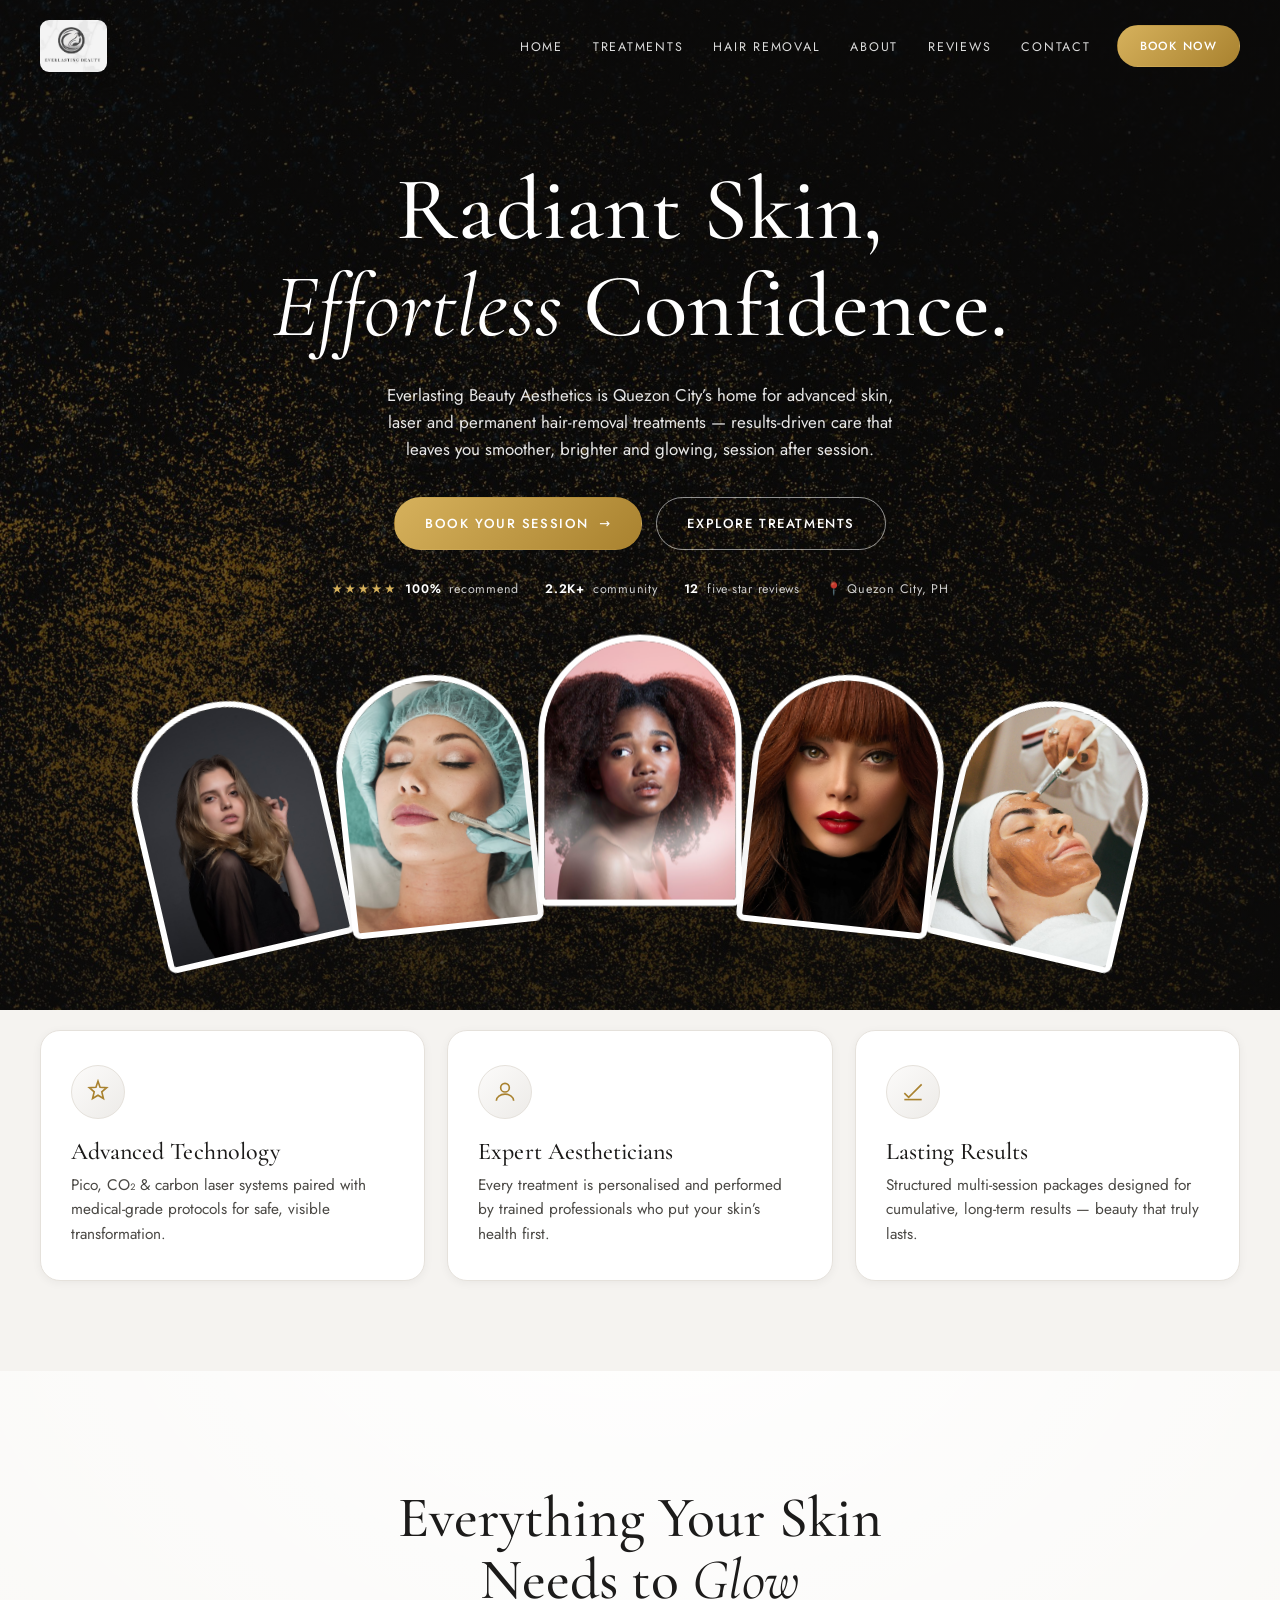
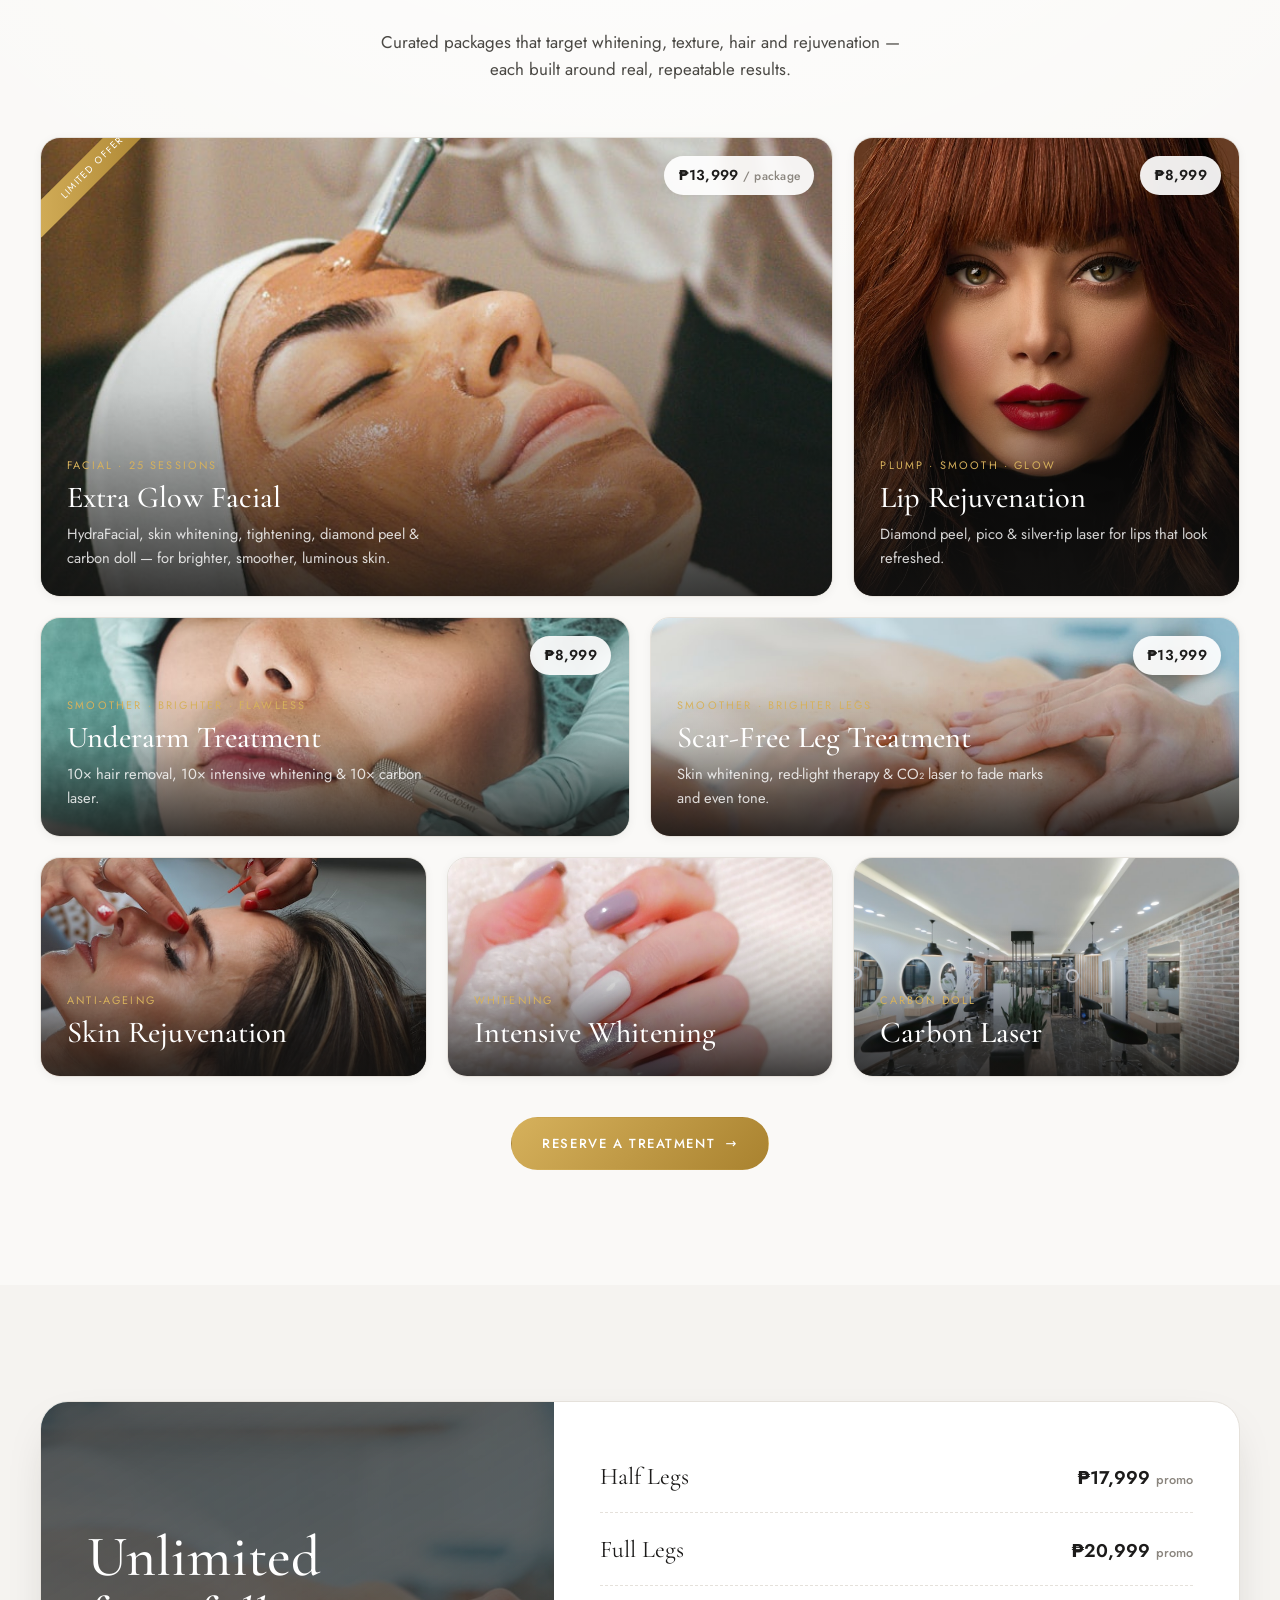
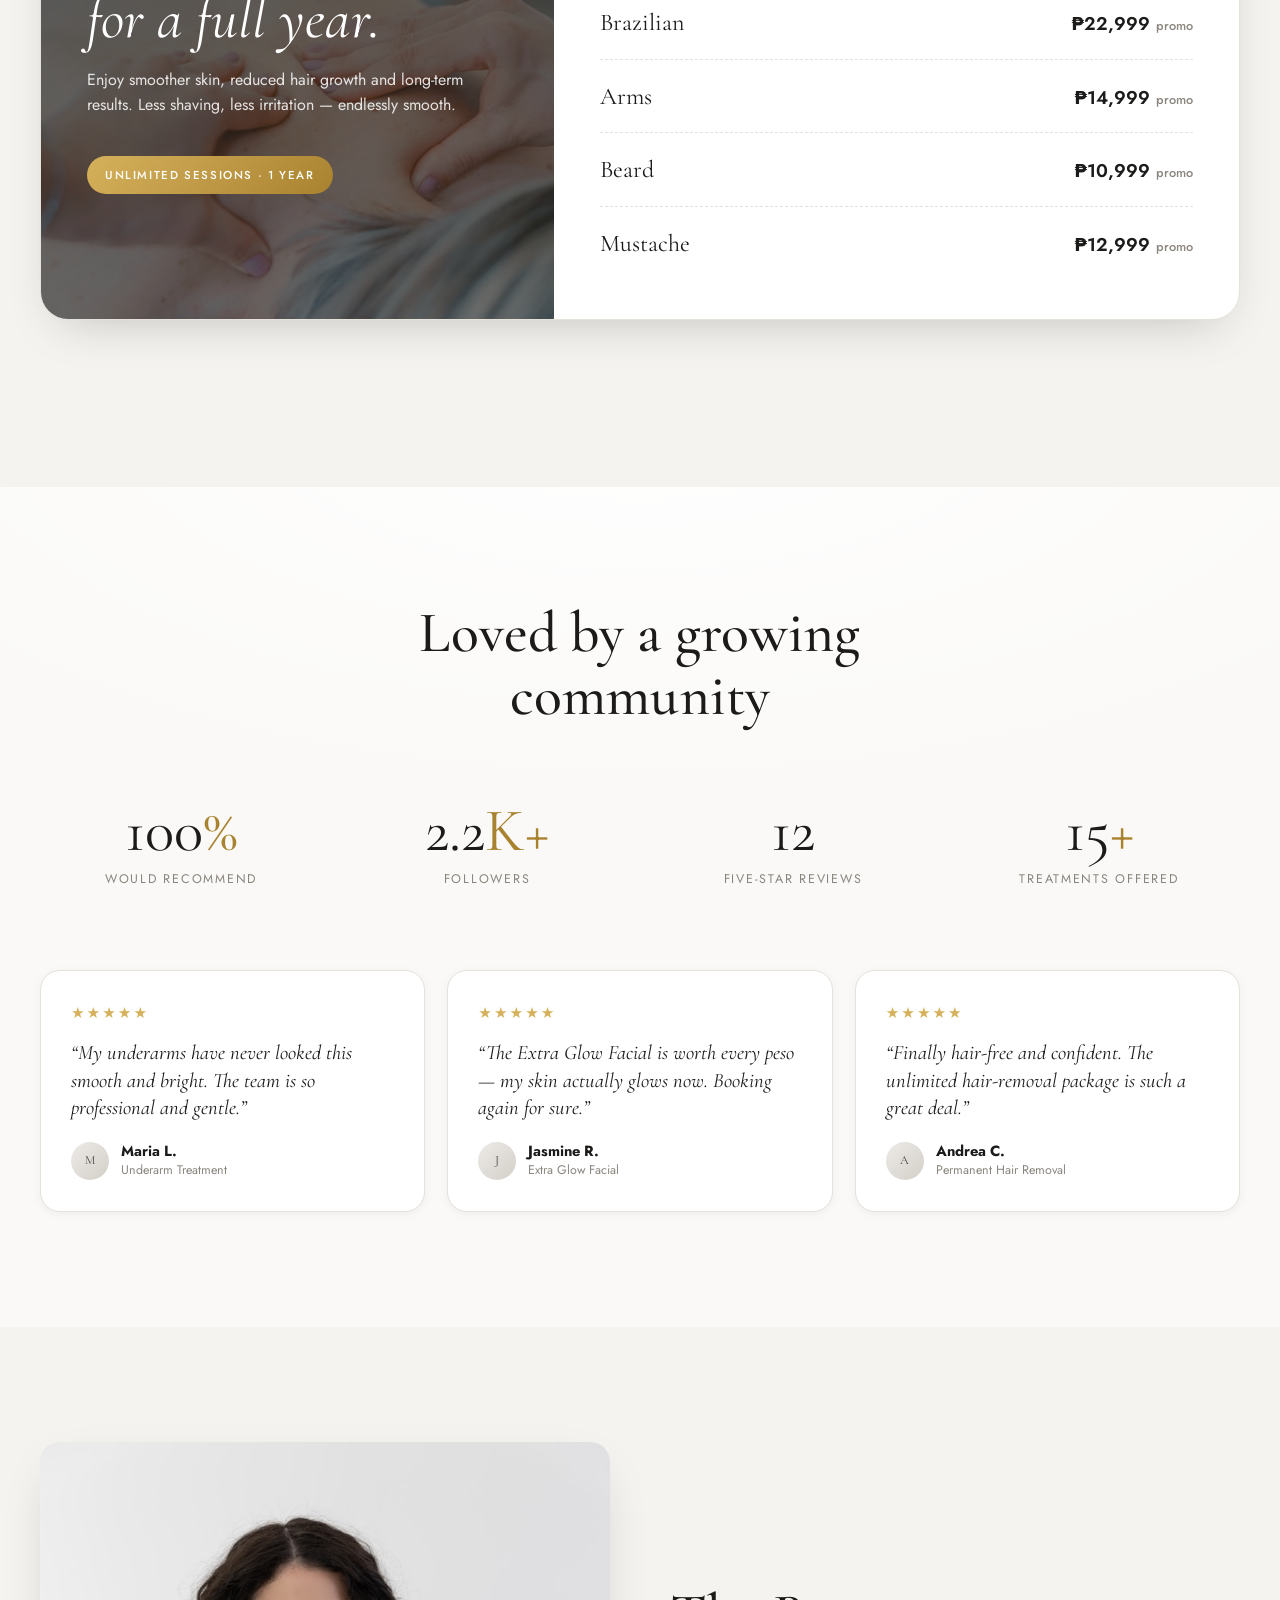
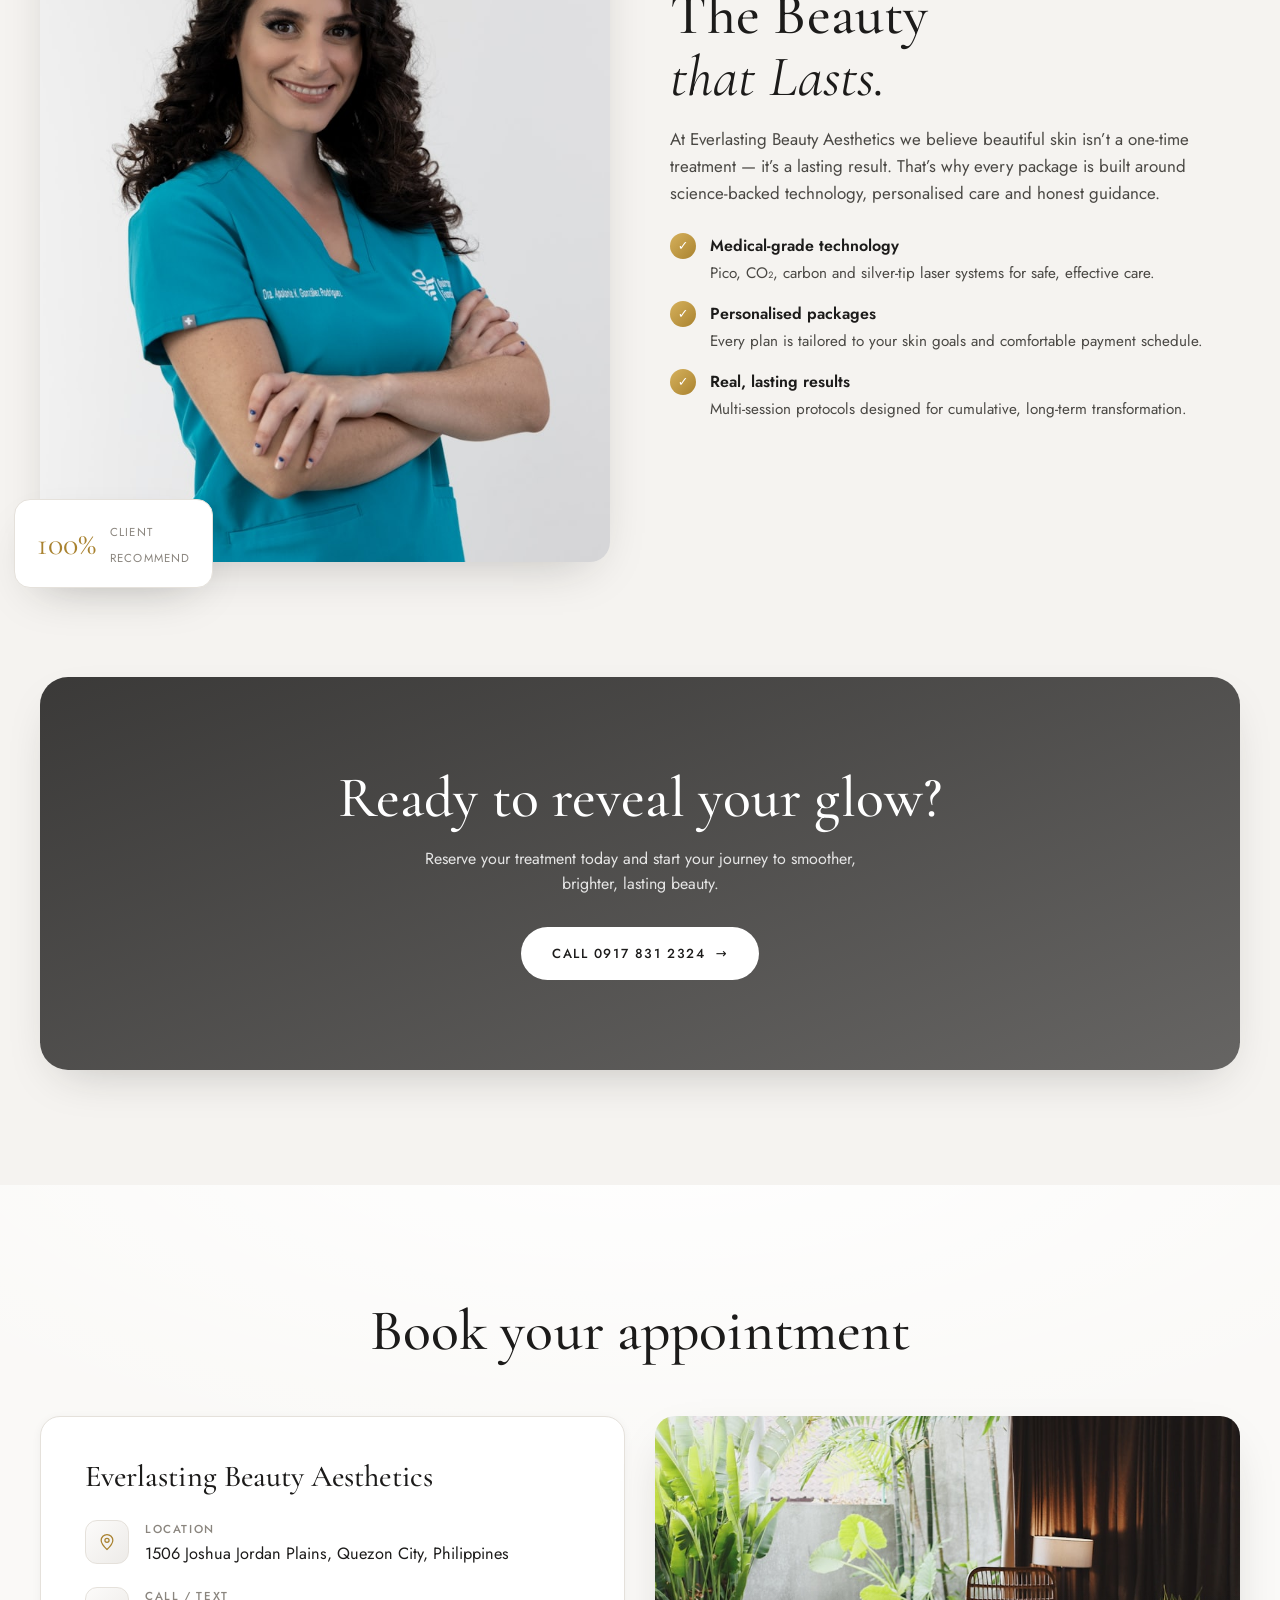
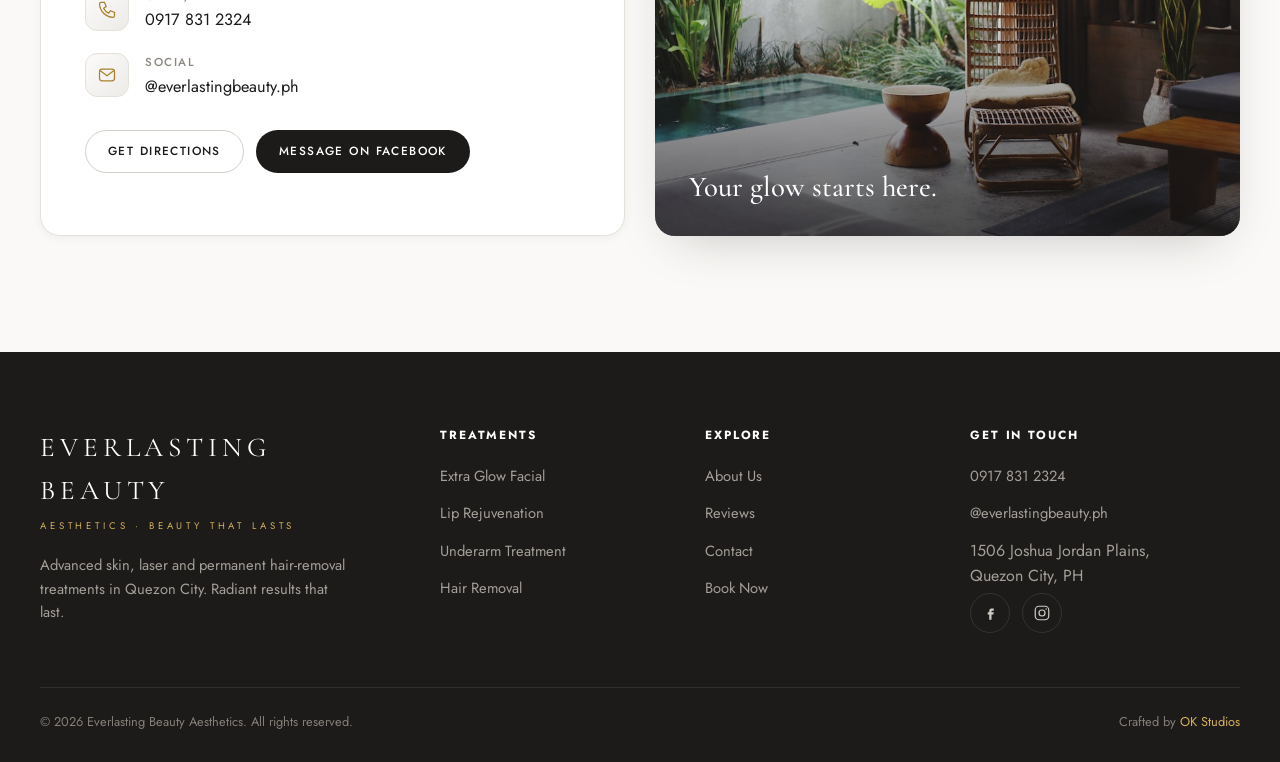
==== commit 4ceaa8b8: "nav: add Home link (both pages, desktop + mobile) Co-Authored-By: Craft Agent <agents-noreply@craft." ====
--- a/index.html
+++ b/index.html
@@ -24,6 +24,7 @@
     </a>
     <div class="nav-right">
       <ul class="nav-links">
+        <li><a href="#top">Home</a></li>
         <li><a href="#treatments">Treatments</a></li>
         <li><a href="#pricing">Hair Removal</a></li>
         <li><a href="#about">About</a></li>
@@ -47,6 +48,7 @@
     </button>
   </div>
   <ul>
+    <li><a href="#top">Home</a></li>
     <li><a href="#treatments">Treatments</a></li>
     <li><a href="#pricing">Hair Removal</a></li>
     <li><a href="#results">Reviews</a></li>
